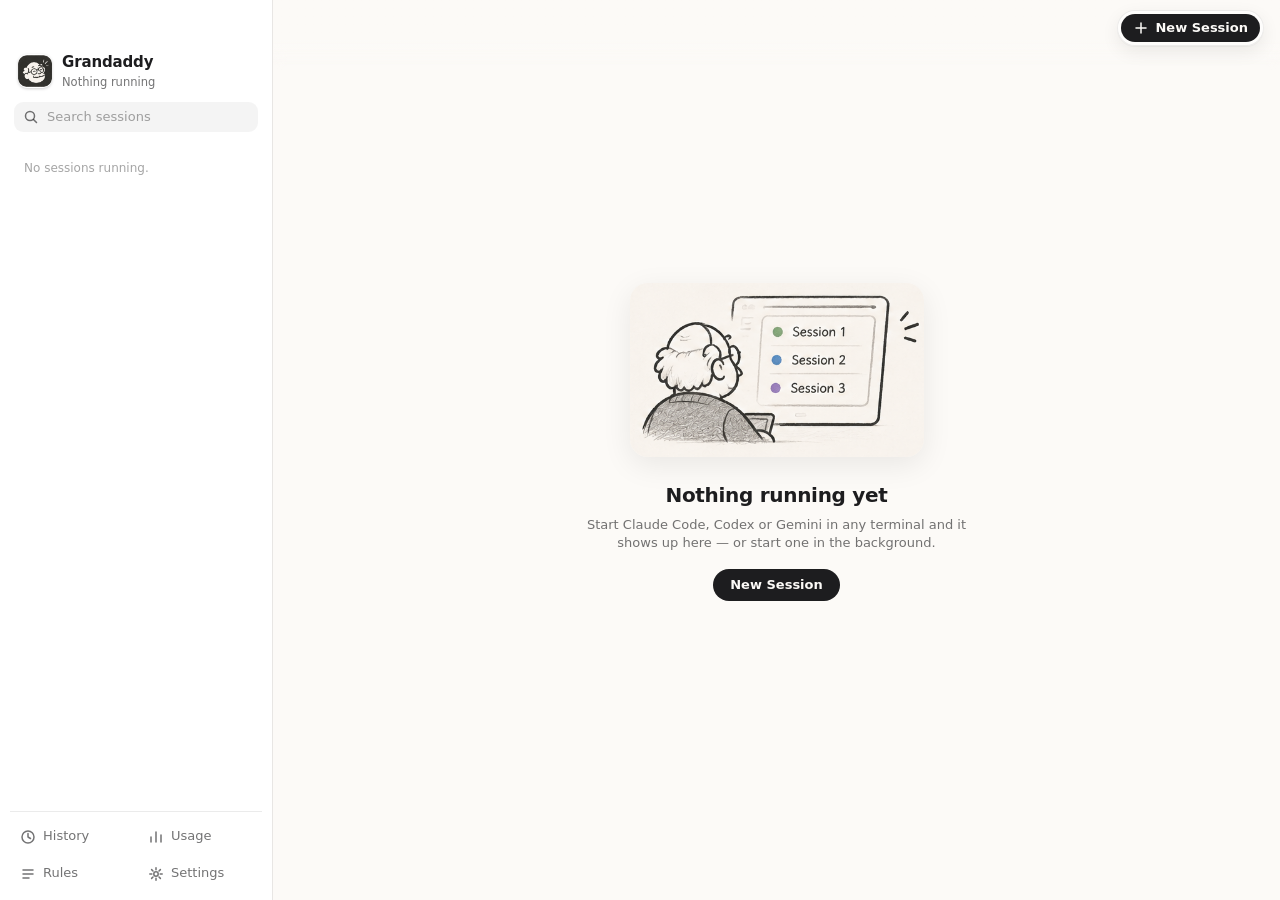
==== app/ui/index.html @ 3a463618 "feat: rewrite grandaddy in Rust and add a macOS app Replace the Python version with a Rust workspace" ====
<!doctype html>
<html lang="en">
<head>
  <meta charset="utf-8">
  <meta name="viewport" content="width=device-width, initial-scale=1">
  <title>Grandaddy</title>
  <link rel="stylesheet" href="styles.css">
</head>
<body>
  <div class="app">
    <!-- Sidebar: sits on the window's native translucent material -->
    <aside class="sidebar">
      <div class="sidebar-top" data-tauri-drag-region></div>
      <div class="brand" data-tauri-drag-region>
        <img src="assets/icon.png" alt="" class="brand-icon">
        <div>
          <div class="brand-name">Grandaddy</div>
          <div class="brand-sub" id="brand-sub">Watching your sessions</div>
        </div>
      </div>

      <label class="search">
        <svg viewBox="0 0 16 16" aria-hidden="true"><circle cx="7" cy="7" r="4.5"/><path d="m10.5 10.5 3 3"/></svg>
        <input id="filter" type="search" placeholder="Search sessions" autocomplete="off" spellcheck="false">
      </label>

      <nav class="session-groups" id="groups" aria-label="Sessions"></nav>

      <nav class="views" aria-label="Views">
        <button class="view-btn" data-view="history"><svg viewBox="0 0 16 16"><circle cx="8" cy="8" r="6"/><path d="M8 4.5V8l2.5 1.5"/></svg>History</button>
        <button class="view-btn" data-view="usage"><svg viewBox="0 0 16 16"><path d="M3 13V8M8 13V3M13 13V6"/></svg>Usage</button>
        <button class="view-btn" data-view="rules"><svg viewBox="0 0 16 16"><path d="M3 4h10M3 8h10M3 12h6"/></svg>Rules</button>
        <button class="view-btn" data-view="settings"><svg viewBox="0 0 16 16"><circle cx="8" cy="8" r="2.2"/><path d="M8 1.8v2M8 12.2v2M1.8 8h2M12.2 8h2M3.6 3.6l1.4 1.4M11 11l1.4 1.4M3.6 12.4 5 11M11 5l1.4-1.4"/></svg>Settings</button>
      </nav>
    </aside>

    <!-- Content -->
    <main class="content">
      <header class="toolbar" data-tauri-drag-region>
        <div class="toolbar-title" id="toolbar-title" data-tauri-drag-region></div>
        <div class="capsule" id="session-actions" hidden>
          <button class="tb-btn" id="btn-open" title="Jump to its terminal"><svg viewBox="0 0 16 16"><rect x="2" y="3" width="12" height="10" rx="2"/><path d="m5 7 2 1.5L5 10M8.5 10.5H11"/></svg><span id="btn-open-label">Open</span></button>
          <button class="tb-btn" id="btn-auto" title="Approve this session's permission prompts automatically"><svg viewBox="0 0 16 16"><path d="M9 2 4 9h4l-1 5 5-7H8z"/></svg><span>Auto-yes</span></button>
          <button class="tb-btn danger" id="btn-stop" title="Stop this background session" hidden><svg viewBox="0 0 16 16"><rect x="4" y="4" width="8" height="8" rx="1.5"/></svg><span>Stop</span></button>
        </div>
        <div class="capsule">
          <button class="tb-btn primary" id="btn-new" title="Start a new session (⌘N)"><svg viewBox="0 0 16 16"><path d="M8 3v10M3 8h10"/></svg><span>New Session</span></button>
        </div>
      </header>

      <section class="pane" id="pane"></section>
    </main>
  </div>

  <!-- New session sheet -->
  <div class="scrim" id="scrim" hidden></div>
  <form class="sheet" id="sheet" hidden autocomplete="off">
    <h2>New session</h2>
    <p class="sheet-sub">Starts Claude Code in the background. It shows up in your sessions, and anything it asks lands here.</p>
    <label class="field"><span>Folder</span><input id="new-cwd" required spellcheck="false"></label>
    <label class="field"><span>What should it do?</span><textarea id="new-prompt" rows="4" required placeholder="Fix the flaky login test and explain what was wrong"></textarea></label>
    <div class="field-row">
      <label class="toggle"><input type="checkbox" id="new-wt"><span class="switch"></span>Work in a new git worktree</label>
      <label class="field inline"><span>Model</span>
        <select id="new-model"><option value="">Default</option><option value="opus">Opus</option><option value="sonnet">Sonnet</option><option value="haiku">Haiku</option></select>
      </label>
    </div>
    <div class="sheet-actions">
      <button type="button" class="btn" id="new-cancel">Cancel</button>
      <button type="submit" class="btn primary" id="new-go">Start</button>
    </div>
  </form>

  <div class="toast" id="toast" role="status" aria-live="polite"></div>
  <script src="app.js"></script>
</body>
</html>
---- app/ui/styles.css ----
/* Grandaddy — macOS 26 style: the sidebar sits on the window's native material, the content is a
   calm solid surface, controls float as glass capsules. System font, system accent colour. */

:root {
  color-scheme: light dark;
  --font: -apple-system, BlinkMacSystemFont, "SF Pro Text", system-ui, sans-serif;
  --mono: ui-monospace, "SF Mono", Menlo, monospace;
  --accent: AccentColor;
  --accent-fallback: #0a84ff;

  --content: #fcfaf7;               /* warm brand cream, not stark white */
  --raised: #ffffff;
  --text: #1d1d1f;
  --text-2: rgba(29, 29, 31, 0.62);
  --text-3: rgba(29, 29, 31, 0.4);
  --sep: rgba(0, 0, 0, 0.08);
  --hover: rgba(0, 0, 0, 0.045);
  --press: rgba(0, 0, 0, 0.08);
  --code-bg: rgba(0, 0, 0, 0.045);

  --glass: rgba(255, 255, 255, 0.62);
  --glass-edge: rgba(0, 0, 0, 0.07);
  --glass-hi: rgba(255, 255, 255, 0.9);
  --glass-shadow: 0 1px 1px rgba(0, 0, 0, 0.04), 0 6px 18px rgba(0, 0, 0, 0.07);

  --green: #28a745; --orange: #e8890c; --blue: #0a7cf0; --red: #e5372b; --purple: #a24ce0; --gray: #8e8e93;
  --needs-bg: rgba(255, 159, 10, 0.1);
  --needs-edge: rgba(232, 137, 12, 0.28);

  --primary-bg: #1d1d1f;            /* brand charcoal */
  --primary-fg: #fcfaf7;

  --r-sm: 8px; --r-md: 12px; --r-lg: 16px; --r-xl: 22px;
}

@media (prefers-color-scheme: dark) {
  :root {
    --content: #1c1c1e;
    --raised: #2a2a2d;
    --text: #f5f5f7;
    --text-2: rgba(245, 245, 247, 0.62);
    --text-3: rgba(245, 245, 247, 0.38);
    --sep: rgba(255, 255, 255, 0.08);
    --hover: rgba(255, 255, 255, 0.06);
    --press: rgba(255, 255, 255, 0.1);
    --code-bg: rgba(255, 255, 255, 0.06);
    --glass: rgba(44, 44, 46, 0.6);
    --glass-edge: rgba(255, 255, 255, 0.1);
    --glass-hi: rgba(255, 255, 255, 0.14);
    --glass-shadow: 0 1px 1px rgba(0, 0, 0, 0.25), 0 8px 22px rgba(0, 0, 0, 0.35);
    --green: #30d158; --orange: #ff9f0a; --blue: #0a84ff; --red: #ff453a; --purple: #bf5af2;
    --needs-bg: rgba(255, 159, 10, 0.12);
    --needs-edge: rgba(255, 159, 10, 0.3);
    --primary-bg: #f3ede4;
    --primary-fg: #1c1c1e;
  }
}

* { box-sizing: border-box; }
html, body {
  margin: 0; height: 100%;
  background: transparent;          /* let the window's native material show through */
  font: 13px/1.45 var(--font);
  color: var(--text);
  -webkit-font-smoothing: antialiased;
  overflow: hidden;
  user-select: none; -webkit-user-select: none;
  cursor: default;
}
button, input, textarea, select { font: inherit; color: inherit; }
svg { width: 16px; height: 16px; fill: none; stroke: currentColor; stroke-width: 1.5; stroke-linecap: round; stroke-linejoin: round; flex: none; }
.selectable, .selectable * { user-select: text; -webkit-user-select: text; cursor: text; }

.app { display: grid; grid-template-columns: 272px 1fr; height: 100vh; }

/* ---------- sidebar ---------- */
.sidebar { display: flex; flex-direction: column; min-height: 0; padding: 0 10px 10px; }
.sidebar-top { height: 52px; flex: none; }
.brand { display: flex; align-items: center; gap: 10px; padding: 0 8px 12px; }
.brand-icon { width: 34px; height: 34px; border-radius: 9px; box-shadow: 0 1px 3px rgba(0,0,0,.18); }
.brand-name { font-size: 15px; font-weight: 650; letter-spacing: -0.01em; }
.brand-sub { font-size: 11.5px; color: var(--text-2); }

.search { display: flex; align-items: center; gap: 6px; margin: 0 4px 10px; padding: 0 9px; height: 30px;
  border-radius: 9px; background: var(--hover); color: var(--text-2); }
.search input { flex: 1; border: 0; outline: 0; background: transparent; min-width: 0; color: var(--text); }
.search input::placeholder { color: var(--text-3); }
.search:focus-within { box-shadow: 0 0 0 3px color-mix(in srgb, var(--accent) 35%, transparent); }

.session-groups { flex: 1; overflow-y: auto; min-height: 0; padding: 0 2px; scrollbar-width: none; }
.session-groups::-webkit-scrollbar { display: none; }
.group-title { display: flex; align-items: center; justify-content: space-between; margin: 12px 10px 4px;
  font-size: 11px; font-weight: 650; color: var(--text-3); letter-spacing: 0.02em; }
.group-title .count { font-variant-numeric: tabular-nums; }
.group-title.hot { color: var(--orange); }

.srow { display: grid; grid-template-columns: 10px 1fr auto; align-items: center; column-gap: 9px; width: 100%;
  padding: 7px 10px; border: 0; border-radius: 9px; background: transparent; text-align: left;
  transition: background 120ms ease-out; }
.srow:hover { background: var(--hover); }
.srow:active { background: var(--press); }
.srow.sel { background: color-mix(in srgb, var(--accent, var(--accent-fallback)) 18%, transparent); }
.srow .name { font-weight: 550; white-space: nowrap; overflow: hidden; text-overflow: ellipsis; }
.srow .meta { grid-column: 2 / 4; font-size: 11.5px; color: var(--text-2); white-space: nowrap; overflow: hidden; text-overflow: ellipsis; }
.srow .when { font-size: 11px; color: var(--text-3); font-variant-numeric: tabular-nums; }
.badge { display: inline-flex; align-items: center; gap: 3px; margin-left: 6px; padding: 0 6px; height: 16px; border-radius: 8px;
  font-size: 10px; font-weight: 650; vertical-align: 1px; background: var(--hover); color: var(--text-2); }
.badge.auto { background: color-mix(in srgb, var(--green) 18%, transparent); color: var(--green); }

.dot { width: 8px; height: 8px; border-radius: 50%; background: var(--gray); }
.dot.working { background: var(--green); box-shadow: 0 0 0 3px color-mix(in srgb, var(--green) 20%, transparent); }
.dot.waiting { background: var(--orange); box-shadow: 0 0 0 3px color-mix(in srgb, var(--orange) 25%, transparent); }
.dot.idle { background: var(--blue); }
.dot.running { background: var(--purple); }
.dot.blocked, .dot.failed { background: var(--red); }

.empty-side { margin: 18px 12px; color: var(--text-3); font-size: 12px; }

.views { display: grid; grid-template-columns: 1fr 1fr; gap: 4px; padding-top: 8px; border-top: 0.5px solid var(--sep); margin-top: 6px; }
.view-btn { display: flex; align-items: center; gap: 7px; padding: 7px 10px; border: 0; border-radius: 9px; background: transparent;
  color: var(--text-2); font-weight: 500; transition: background 120ms ease-out; }
.view-btn:hover { background: var(--hover); color: var(--text); }
.view-btn:active { background: var(--press); }
.view-btn.on { background: color-mix(in srgb, var(--accent, var(--accent-fallback)) 18%, transparent); color: var(--text); }

/* ---------- content ---------- */
.content { position: relative; display: flex; flex-direction: column; min-width: 0; min-height: 0;
  background: var(--content); border-left: 0.5px solid var(--sep); }
.toolbar { position: absolute; inset: 0 0 auto 0; z-index: 5; display: flex; align-items: center; gap: 10px;
  height: 56px; padding: 0 16px 0 22px; }
/* scroll edge effect instead of a hard divider: content softens under the floating toolbar */
.toolbar::before { content: ""; position: absolute; inset: 0 0 -14px 0; z-index: -1; pointer-events: none;
  background: linear-gradient(var(--content) 55%, color-mix(in srgb, var(--content) 0%, transparent));
  -webkit-backdrop-filter: blur(6px); backdrop-filter: blur(6px);
  mask-image: linear-gradient(#000 60%, transparent); -webkit-mask-image: linear-gradient(#000 60%, transparent); }
.toolbar-title { flex: 1; min-width: 0; font-size: 13px; font-weight: 600; color: var(--text-2); white-space: nowrap; overflow: hidden; text-overflow: ellipsis; }

.capsule { display: flex; align-items: center; gap: 2px; padding: 3px; border-radius: 999px;
  background: var(--glass); border: 0.5px solid var(--glass-edge);
  box-shadow: inset 0 0.5px 0 var(--glass-hi), var(--glass-shadow);
  -webkit-backdrop-filter: blur(20px) saturate(180%); backdrop-filter: blur(20px) saturate(180%); }
.capsule[hidden] { display: none; }
.tb-btn { display: inline-flex; align-items: center; gap: 6px; height: 28px; padding: 0 12px; border: 0; border-radius: 999px;
  background: transparent; font-weight: 550; transition: background 120ms ease-out, transform 100ms ease-out; }
.tb-btn:hover { background: var(--hover); }
.tb-btn:active { background: var(--press); transform: scale(0.97); }
.tb-btn.on { color: var(--green); background: color-mix(in srgb, var(--green) 14%, transparent); }
.tb-btn.danger { color: var(--red); }
.tb-btn.primary { background: var(--primary-bg); color: var(--primary-fg); }
.tb-btn.primary:hover { background: color-mix(in srgb, var(--primary-bg) 88%, var(--primary-fg)); }
.tb-btn[hidden] { display: none; }

.pane { flex: 1; overflow-y: auto; padding: 72px 36px 40px; min-height: 0; }
.wrap { max-width: 880px; margin: 0 auto; }

/* ---------- session detail ---------- */
.hero { display: flex; align-items: flex-start; gap: 14px; margin-bottom: 16px; }
.hero h1 { margin: 0; font-size: 26px; line-height: 1.15; font-weight: 700; letter-spacing: -0.022em; word-break: break-word; }
.hero .sub { margin-top: 5px; color: var(--text-2); font-size: 12.5px; }
.status-pill { display: inline-flex; align-items: center; gap: 6px; height: 24px; padding: 0 10px; border-radius: 12px;
  font-size: 12px; font-weight: 600; white-space: nowrap; background: var(--hover); color: var(--text-2); margin-top: 3px; }
.status-pill.working { color: var(--green); background: color-mix(in srgb, var(--green) 13%, transparent); }
.status-pill.waiting { color: var(--orange); background: color-mix(in srgb, var(--orange) 15%, transparent); }
.status-pill.idle { color: var(--blue); background: color-mix(in srgb, var(--blue) 12%, transparent); }
.status-pill.blocked, .status-pill.failed { color: var(--red); background: color-mix(in srgb, var(--red) 12%, transparent); }

.chips { display: flex; flex-wrap: wrap; gap: 6px; margin-bottom: 14px; }
.chip { display: inline-flex; align-items: center; gap: 6px; height: 26px; padding: 0 10px; border-radius: 13px;
  background: var(--raised); border: 0.5px solid var(--sep); color: var(--text-2); font-size: 12px; }
.chip b { color: var(--text); font-weight: 600; font-variant-numeric: tabular-nums; }
.chip svg { width: 13px; height: 13px; }

.notes { display: grid; gap: 6px; margin-bottom: 14px; }
.note { display: flex; gap: 8px; align-items: flex-start; padding: 9px 12px; border-radius: var(--r-md);
  background: color-mix(in srgb, var(--orange) 9%, transparent); color: var(--text); font-size: 12.5px; }
.note svg { color: var(--orange); margin-top: 1px; }
.note.bad { background: color-mix(in srgb, var(--red) 9%, transparent); }
.note.bad svg { color: var(--red); }

/* the thing waiting on you: the most prominent surface on the page */
.needs { position: relative; margin: 4px 0 22px; padding: 16px 18px 18px; border-radius: var(--r-xl);
  background: var(--needs-bg); border: 0.5px solid var(--needs-edge);
  box-shadow: 0 1px 2px rgba(0,0,0,.04), 0 10px 30px color-mix(in srgb, var(--orange) 10%, transparent); }
.needs-head { display: flex; align-items: center; gap: 8px; margin-bottom: 10px; font-size: 11.5px; font-weight: 650;
  color: var(--orange); letter-spacing: 0.03em; text-transform: uppercase; }
.needs-head .tag { margin-left: auto; text-transform: none; letter-spacing: 0; font-weight: 600; color: var(--text-2); }
.needs h3 { margin: 0 0 12px; font-size: 17px; line-height: 1.3; font-weight: 650; letter-spacing: -0.012em; }
.cmd { margin: 0 0 14px; padding: 11px 13px; border-radius: var(--r-md); background: var(--raised); border: 0.5px solid var(--sep);
  font: 12.5px/1.5 var(--mono); white-space: pre-wrap; word-break: break-all; max-height: 180px; overflow: auto; }
.cmd .tool { display: block; margin-bottom: 3px; font: 600 11px var(--font); color: var(--text-2); }
.options { display: grid; gap: 7px; margin-bottom: 12px; }
.opt { display: grid; grid-template-columns: 22px 1fr; align-items: center; gap: 10px; width: 100%; padding: 10px 12px;
  border-radius: var(--r-md); border: 0.5px solid var(--sep); background: var(--raised); text-align: left;
  transition: background 120ms ease-out, transform 100ms ease-out, box-shadow 120ms ease-out; }
.opt:hover { box-shadow: 0 0 0 1px color-mix(in srgb, var(--accent, var(--accent-fallback)) 45%, transparent); }
.opt:active { transform: scale(0.99); }
.opt.picked { box-shadow: 0 0 0 1.5px var(--accent, var(--accent-fallback)); background: color-mix(in srgb, var(--accent, var(--accent-fallback)) 8%, var(--raised)); }
.opt .key { display: grid; place-items: center; width: 22px; height: 22px; border-radius: 6px; background: var(--code-bg);
  font: 600 11px var(--font); color: var(--text-2); }
.opt.picked .key { background: var(--accent, var(--accent-fallback)); color: #fff; }
.opt .label { font-weight: 600; }
.opt .desc { grid-column: 2; margin-top: 1px; font-size: 12px; color: var(--text-2); }
.own { display: flex; gap: 8px; }
.own input { flex: 1; height: 34px; padding: 0 12px; border-radius: 10px; border: 0.5px solid var(--sep); background: var(--raised); outline: 0; }
.own input:focus { box-shadow: 0 0 0 3px color-mix(in srgb, var(--accent, var(--accent-fallback)) 30%, transparent); }
.actions { display: flex; align-items: center; gap: 8px; }
.actions .hint { margin-right: auto; font-size: 11.5px; color: var(--text-2); }
kbd { display: inline-grid; place-items: center; min-width: 18px; height: 18px; padding: 0 4px; border-radius: 5px;
  background: var(--code-bg); font: 600 10.5px var(--font); color: var(--text-2); }

.btn { height: 32px; padding: 0 16px; border-radius: 999px; border: 0.5px solid var(--sep); background: var(--raised);
  font-weight: 600; transition: transform 100ms ease-out, background 120ms ease-out; }
.btn:hover { background: color-mix(in srgb, var(--raised) 92%, var(--text)); }
.btn:active { transform: scale(0.97); }
.btn.primary { background: var(--primary-bg); color: var(--primary-fg); border-color: transparent; }
.btn.danger { color: var(--red); }
.btn:disabled { opacity: 0.45; }

/* activity timeline */
.section-title { display: flex; align-items: center; gap: 8px; margin: 6px 0 10px; font-size: 12px; font-weight: 650;
  color: var(--text-3); letter-spacing: 0.02em; }
.section-title::after { content: ""; flex: 1; height: 0.5px; background: var(--sep); }
.feed { display: grid; gap: 2px; }
.turn { display: grid; grid-template-columns: 46px 1fr; column-gap: 10px; padding-top: 12px; }
.turn:first-child { padding-top: 0; }
.turn .time { font-size: 11px; color: var(--text-3); padding-top: 7px; font-variant-numeric: tabular-nums; text-align: right; }
.turn .body { display: grid; gap: 5px; min-width: 0; }
.prompt { justify-self: start; max-width: 100%; padding: 7px 12px; border-radius: 14px 14px 14px 5px;
  background: color-mix(in srgb, var(--accent, var(--accent-fallback)) 11%, var(--raised)); font-weight: 550; white-space: pre-wrap; word-break: break-word; }
.say { padding: 2px 2px; white-space: pre-wrap; word-break: break-word; color: var(--text); }
.say.clamped { display: -webkit-box; -webkit-line-clamp: 5; -webkit-box-orient: vertical; overflow: hidden; cursor: pointer; }
.tool-row { display: grid; grid-template-columns: 20px auto 1fr; align-items: center; gap: 8px; padding: 3px 2px; min-width: 0; }
.tool-row .ic { display: grid; place-items: center; width: 20px; height: 20px; border-radius: 6px; background: var(--code-bg); color: var(--text-2); }
.tool-row .ic svg { width: 12px; height: 12px; }
.tool-row .tname { font-weight: 600; font-size: 12px; white-space: nowrap; }
.tool-row .tname .x { color: var(--text-3); font-weight: 500; margin-left: 3px; }
.tool-row .targ { font: 12px var(--mono); color: var(--text-2); white-space: nowrap; overflow: hidden; text-overflow: ellipsis; }
.tool-row.err .ic { background: color-mix(in srgb, var(--red) 14%, transparent); color: var(--red); }
.tool-row.err .targ { color: var(--red); font-family: var(--font); }
.mark { display: flex; align-items: center; gap: 8px; margin: 8px 0 2px 56px; font-size: 11px; color: var(--text-3); }
.mark::before, .mark::after { content: ""; flex: 1; height: 0.5px; background: var(--sep); }
.more-above { margin-left: 56px; font-size: 11px; color: var(--text-3); }

/* empty / placeholder states */
.empty { display: grid; place-items: center; text-align: center; min-height: calc(100vh - 160px); }
.empty img { width: 300px; max-width: 70%; border-radius: 18px; margin-bottom: 18px; box-shadow: 0 8px 30px rgba(0,0,0,.08); }
.empty h2 { margin: 0 0 6px; font-size: 20px; letter-spacing: -0.015em; }
.empty p { margin: 0 0 16px; color: var(--text-2); max-width: 420px; }

/* ---------- other views ---------- */
.view-head { margin-bottom: 18px; }
.view-head h1 { margin: 0; font-size: 26px; font-weight: 700; letter-spacing: -0.022em; }
.view-head p { margin: 4px 0 0; color: var(--text-2); }
.card { padding: 16px 18px; border-radius: var(--r-lg); background: var(--raised); border: 0.5px solid var(--sep); margin-bottom: 14px; }
.card h3 { margin: 0 0 4px; font-size: 14px; font-weight: 650; }
.card p { margin: 0 0 12px; color: var(--text-2); }
.list { border-radius: var(--r-lg); background: var(--raised); border: 0.5px solid var(--sep); overflow: hidden; }
.li { display: grid; grid-template-columns: 1fr auto; gap: 4px 12px; align-items: center; padding: 11px 14px; border-top: 0.5px solid var(--sep); }
.li:first-child { border-top: 0; }
.li.click { cursor: pointer; transition: background 120ms ease-out; }
.li.click:hover { background: var(--hover); }
.li.sel { background: color-mix(in srgb, var(--accent, var(--accent-fallback)) 12%, transparent); }
.li .t { font-weight: 600; white-space: nowrap; overflow: hidden; text-overflow: ellipsis; }
.li .s { grid-column: 1; font-size: 12px; color: var(--text-2); white-space: nowrap; overflow: hidden; text-overflow: ellipsis; }
.li .r { grid-row: 1 / 3; grid-column: 2; display: flex; gap: 6px; align-items: center; color: var(--text-3); font-size: 12px; }
.split { display: grid; grid-template-columns: minmax(0, 1fr) minmax(0, 1fr); gap: 16px; align-items: start; }
.searchbar { display: flex; gap: 8px; margin-bottom: 12px; }
.searchbar input, .text-input { flex: 1; height: 34px; padding: 0 12px; border-radius: 10px; border: 0.5px solid var(--sep);
  background: var(--raised); outline: 0; }
.searchbar input:focus, .text-input:focus { box-shadow: 0 0 0 3px color-mix(in srgb, var(--accent, var(--accent-fallback)) 30%, transparent); }
.verb { display: inline-grid; place-items: center; min-width: 34px; height: 20px; padding: 0 7px; border-radius: 10px;
  font-size: 11px; font-weight: 700; }
.verb.yes { background: color-mix(in srgb, var(--green) 16%, transparent); color: var(--green); }
.verb.ask { background: color-mix(in srgb, var(--orange) 16%, transparent); color: var(--orange); }
.verb.no { background: color-mix(in srgb, var(--red) 14%, transparent); color: var(--red); }
.mono { font-family: var(--mono); font-size: 12px; }
.bars { display: grid; gap: 8px; }
.bar-row { display: grid; grid-template-columns: 96px 1fr 70px; align-items: center; gap: 12px; font-variant-numeric: tabular-nums; }
.bar-row .track { height: 10px; border-radius: 5px; background: var(--code-bg); overflow: hidden; }
.bar-row .fill { height: 100%; border-radius: 5px; background: var(--accent, var(--accent-fallback)); }
.bar-row .n { text-align: right; font-weight: 600; }
.bar-row .d { color: var(--text-2); font-size: 12px; }
.kv { display: grid; grid-template-columns: auto 1fr; gap: 6px 14px; font-size: 12.5px; }
.kv dt { color: var(--text-2); } .kv dd { margin: 0; word-break: break-all; }
.log { margin: 0; max-height: 260px; overflow: auto; font: 11.5px/1.6 var(--mono); color: var(--text-2); white-space: pre-wrap; }

/* ---------- sheet + toast ---------- */
.scrim { position: fixed; inset: 0; z-index: 20; background: rgba(0,0,0,.18); }
.sheet { position: fixed; z-index: 21; top: 64px; left: 50%; width: min(560px, calc(100vw - 48px)); transform: translateX(-50%);
  padding: 22px 22px 18px; border-radius: 26px; background: var(--glass); border: 0.5px solid var(--glass-edge);
  box-shadow: inset 0 0.5px 0 var(--glass-hi), 0 24px 70px rgba(0,0,0,.28);
  -webkit-backdrop-filter: blur(40px) saturate(180%); backdrop-filter: blur(40px) saturate(180%);
  animation: materialize 260ms cubic-bezier(.2,.9,.3,1); }
.sheet h2 { margin: 0; font-size: 19px; letter-spacing: -0.015em; }
.sheet-sub { margin: 4px 0 16px; color: var(--text-2); }
.field { display: grid; gap: 5px; margin-bottom: 12px; }
.field > span { font-size: 12px; font-weight: 600; color: var(--text-2); }
.field input, .field textarea, .field select { width: 100%; padding: 8px 11px; border-radius: 10px; border: 0.5px solid var(--sep);
  background: var(--raised); outline: 0; resize: vertical; }
.field input:focus, .field textarea:focus { box-shadow: 0 0 0 3px color-mix(in srgb, var(--accent, var(--accent-fallback)) 30%, transparent); }
.field.inline { display: flex; align-items: center; gap: 8px; margin: 0; } .field.inline select { width: auto; }
.field-row { display: flex; align-items: center; justify-content: space-between; gap: 12px; margin: 4px 0 18px; }
.toggle { display: flex; align-items: center; gap: 9px; font-weight: 500; }
.toggle input { display: none; }
.switch { position: relative; width: 34px; height: 20px; border-radius: 10px; background: var(--press); transition: background 160ms ease-out; }
.switch::after { content: ""; position: absolute; top: 2px; left: 2px; width: 16px; height: 16px; border-radius: 50%; background: #fff;
  box-shadow: 0 1px 2px rgba(0,0,0,.25); transition: transform 200ms cubic-bezier(.3,1.2,.5,1); }
.toggle input:checked + .switch { background: var(--green); }
.toggle input:checked + .switch::after { transform: translateX(14px); }
.sheet-actions { display: flex; justify-content: flex-end; gap: 8px; }

.toast { position: fixed; z-index: 30; left: 50%; bottom: 22px; transform: translate(-50%, 16px); opacity: 0; pointer-events: none;
  max-width: min(620px, calc(100vw - 48px)); padding: 9px 16px; border-radius: 999px; background: var(--glass);
  border: 0.5px solid var(--glass-edge); box-shadow: inset 0 0.5px 0 var(--glass-hi), 0 10px 30px rgba(0,0,0,.18);
  -webkit-backdrop-filter: blur(30px) saturate(180%); backdrop-filter: blur(30px) saturate(180%);
  font-weight: 550; transition: opacity 180ms ease-out, transform 260ms cubic-bezier(.2,.9,.3,1); }
.toast.show { opacity: 1; transform: translate(-50%, 0); }
.toast.err { color: var(--red); }

@keyframes materialize {
  from { opacity: 0; transform: translateX(-50%) translateY(-8px) scale(0.98); filter: blur(4px); }
  to   { opacity: 1; transform: translateX(-50%) translateY(0) scale(1); filter: blur(0); }
}

@media (prefers-reduced-motion: reduce) {
  *, *::before, *::after { transition-duration: 0ms !important; animation: none !important; }
}
@media (prefers-reduced-transparency: reduce) {
  .capsule, .sheet, .toast { background: var(--raised); -webkit-backdrop-filter: none; backdrop-filter: none; }
}
@media (prefers-contrast: more) {
  :root { --sep: rgba(0, 0, 0, 0.3); }
}
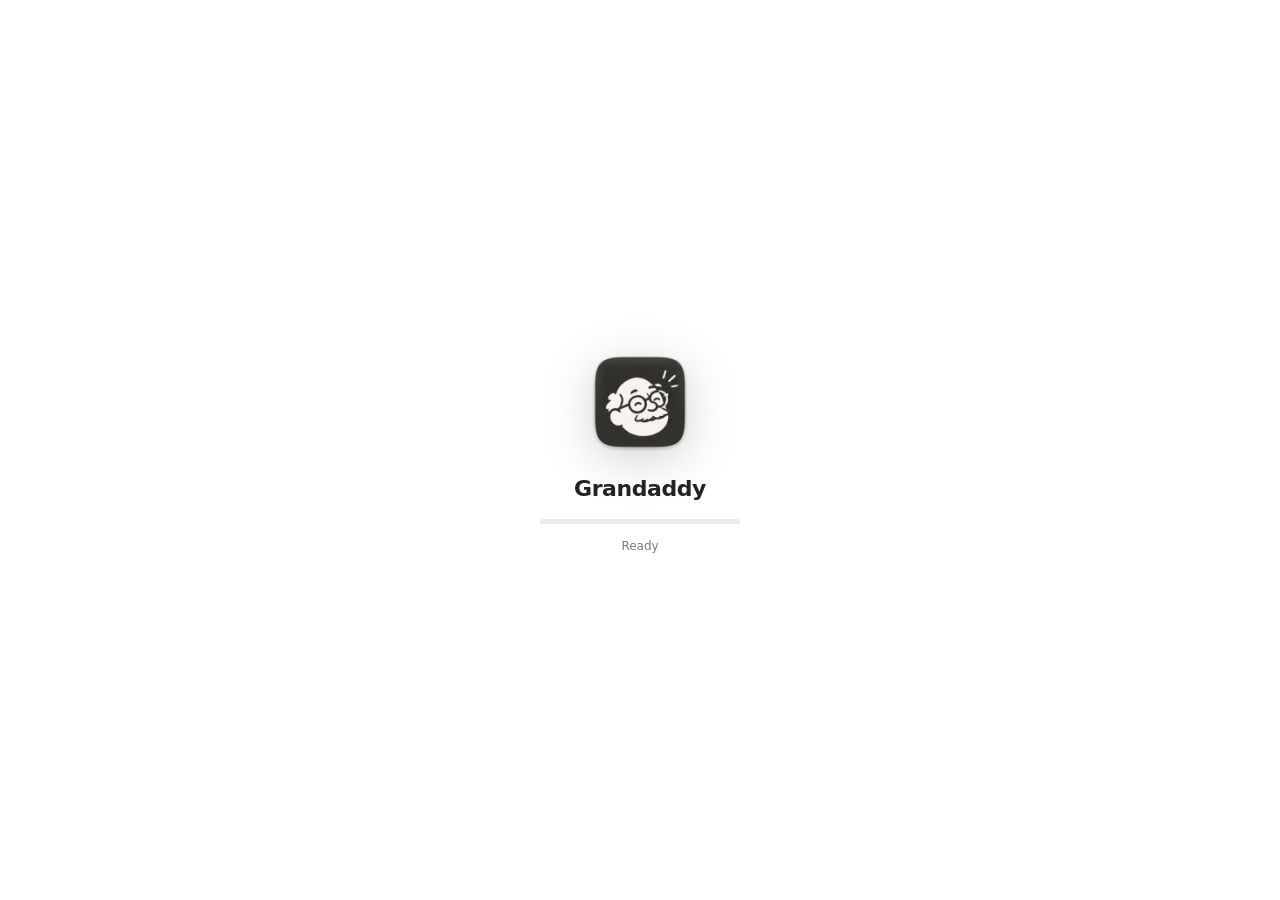
==== commit 346b5a73: "feat: every coding agent, goals, loops, git and a menu bar Mac app Sessions and approvals across age" ====
--- a/app/ui/index.html
+++ b/app/ui/index.html
@@ -7,71 +7,106 @@
   <link rel="stylesheet" href="styles.css">
 </head>
 <body>
+  <!-- Launch screen: shown until the first sessions, settings and agents have loaded -->
+  <div class="splash" id="splash" role="progressbar" aria-label="Loading Grandaddy">
+    <div class="splash-inner">
+      <img src="assets/icon.png" alt="">
+      <h1>Grandaddy</h1>
+      <div class="bar"><i id="splash-bar"></i></div>
+      <div class="step" id="splash-step">Starting…</div>
+    </div>
+  </div>
+  <div class="progress" id="progress"><i></i></div>
+
   <div class="app">
-    <!-- Sidebar: sits on the window's native translucent material -->
-    <aside class="sidebar">
+    <aside class="sidebar glass">
       <div class="sidebar-top" data-tauri-drag-region></div>
-      <div class="brand" data-tauri-drag-region>
-        <img src="assets/icon.png" alt="" class="brand-icon">
-        <div>
-          <div class="brand-name">Grandaddy</div>
-          <div class="brand-sub" id="brand-sub">Watching your sessions</div>
-        </div>
-      </div>
-
       <label class="search">
         <svg viewBox="0 0 16 16" aria-hidden="true"><circle cx="7" cy="7" r="4.5"/><path d="m10.5 10.5 3 3"/></svg>
-        <input id="filter" type="search" placeholder="Search sessions" autocomplete="off" spellcheck="false">
+        <input id="filter" type="search" placeholder="Search" autocomplete="off" spellcheck="false">
       </label>
-
-      <nav class="session-groups" id="groups" aria-label="Sessions"></nav>
-
-      <nav class="views" aria-label="Views">
-        <button class="view-btn" data-view="history"><svg viewBox="0 0 16 16"><circle cx="8" cy="8" r="6"/><path d="M8 4.5V8l2.5 1.5"/></svg>History</button>
-        <button class="view-btn" data-view="usage"><svg viewBox="0 0 16 16"><path d="M3 13V8M8 13V3M13 13V6"/></svg>Usage</button>
-        <button class="view-btn" data-view="rules"><svg viewBox="0 0 16 16"><path d="M3 4h10M3 8h10M3 12h6"/></svg>Rules</button>
-        <button class="view-btn" data-view="settings"><svg viewBox="0 0 16 16"><circle cx="8" cy="8" r="2.2"/><path d="M8 1.8v2M8 12.2v2M1.8 8h2M12.2 8h2M3.6 3.6l1.4 1.4M11 11l1.4 1.4M3.6 12.4 5 11M11 5l1.4-1.4"/></svg>Settings</button>
+      <nav class="source-list" id="groups" aria-label="Sessions"></nav>
+      <nav class="source-list library" aria-label="Library">
+        <div class="section-title">Library</div>
+        <button class="row-btn" data-view="goals"><svg viewBox="0 0 16 16"><circle cx="8" cy="8" r="6"/><circle cx="8" cy="8" r="3"/><circle cx="8" cy="8" r=".7" fill="currentColor"/></svg>Goals</button>
+        <button class="row-btn" data-view="loops"><svg viewBox="0 0 16 16"><path d="M3 7a5 5 0 0 1 9-2.6M13 9a5 5 0 0 1-9 2.6"/><path d="M12.2 1.8v2.8H9.4M3.8 14.2v-2.8h2.8"/></svg>Loops</button>
+        <button class="row-btn" data-view="history"><svg viewBox="0 0 16 16"><circle cx="8" cy="8" r="6"/><path d="M8 4.5V8l2.5 1.5"/></svg>History</button>
+        <button class="row-btn" data-view="usage"><svg viewBox="0 0 16 16"><path d="M3 13V8M8 13V3M13 13V6"/></svg>Usage</button>
+        <div class="section-title">Grandaddy</div>
+        <button class="row-btn" data-view="agents"><svg viewBox="0 0 16 16"><rect x="2" y="3" width="12" height="9" rx="2"/><path d="M5.5 14h5M8 12v2"/></svg>Agents</button>
+        <button class="row-btn" data-view="rules"><svg viewBox="0 0 16 16"><path d="M8 1.8 3 3.8v4c0 3 2.2 5.2 5 6.4 2.8-1.2 5-3.4 5-6.4v-4z"/></svg>Rules</button>
+        <button class="row-btn" data-view="settings"><svg viewBox="0 0 16 16"><circle cx="8" cy="8" r="2.2"/><path d="M8 1.8v2M8 12.2v2M1.8 8h2M12.2 8h2M3.6 3.6l1.4 1.4M11 11l1.4 1.4M3.6 12.4 5 11M11 5l1.4-1.4"/></svg>Settings</button>
       </nav>
     </aside>
 
-    <!-- Content -->
     <main class="content">
       <header class="toolbar" data-tauri-drag-region>
-        <div class="toolbar-title" id="toolbar-title" data-tauri-drag-region></div>
-        <div class="capsule" id="session-actions" hidden>
-          <button class="tb-btn" id="btn-open" title="Jump to its terminal"><svg viewBox="0 0 16 16"><rect x="2" y="3" width="12" height="10" rx="2"/><path d="m5 7 2 1.5L5 10M8.5 10.5H11"/></svg><span id="btn-open-label">Open</span></button>
-          <button class="tb-btn" id="btn-auto" title="Approve this session's permission prompts automatically"><svg viewBox="0 0 16 16"><path d="M9 2 4 9h4l-1 5 5-7H8z"/></svg><span>Auto-yes</span></button>
-          <button class="tb-btn danger" id="btn-stop" title="Stop this background session" hidden><svg viewBox="0 0 16 16"><rect x="4" y="4" width="8" height="8" rx="1.5"/></svg><span>Stop</span></button>
+        <div class="toolbar-title" data-tauri-drag-region>
+          <div class="title" id="title" data-tauri-drag-region></div>
+          <div class="subtitle" id="subtitle" data-tauri-drag-region></div>
         </div>
-        <div class="capsule">
-          <button class="tb-btn primary" id="btn-new" title="Start a new session (⌘N)"><svg viewBox="0 0 16 16"><path d="M8 3v10M3 8h10"/></svg><span>New Session</span></button>
+        <div class="segmented glass" id="tabs" hidden role="tablist">
+          <span class="lens"></span>
+          <button data-tab="activity" role="tab">Activity</button>
+          <button data-tab="git" role="tab">Git</button>
+        </div>
+        <div class="capsule glass" id="session-tools" hidden>
+          <button class="tool" id="btn-open" data-tip="Show its window"><svg viewBox="0 0 16 16"><path d="M9 2.5h4.5V7M13.5 2.5 7.5 8.5M11.5 9.5v3a1 1 0 0 1-1 1h-7a1 1 0 0 1-1-1v-7a1 1 0 0 1 1-1h3"/></svg></button>
+          <button class="tool" id="btn-auto" data-tip="Auto-yes"><svg viewBox="0 0 16 16"><path d="M9 2 4 9h4l-1 5 5-7H8z"/></svg></button>
+          <button class="tool" id="btn-stop" data-tip="Stop" hidden><svg viewBox="0 0 16 16"><rect x="4" y="4" width="8" height="8" rx="1.8"/></svg></button>
+        </div>
+        <div class="capsule glass">
+          <button class="tool" id="btn-new" data-tip="New Session ⌘N"><svg viewBox="0 0 16 16"><path d="M8 3v10M3 8h10"/></svg></button>
         </div>
       </header>
 
       <section class="pane" id="pane"></section>
+
+      <!-- The message field floats over the conversation; redraws never touch what you type -->
+      <form class="composer" id="composer" hidden autocomplete="off">
+        <div class="composer-field glass">
+          <textarea id="composer-text" rows="1" placeholder="Message" spellcheck="true"></textarea>
+          <button class="send" id="composer-send" type="submit" title="Send (Return)" disabled>
+            <svg viewBox="0 0 16 16"><path d="M8 13V3.5M4 7l4-4 4 4"/></svg>
+          </button>
+        </div>
+        <div class="composer-hint" id="composer-hint"></div>
+      </form>
     </main>
   </div>
 
-  <!-- New session sheet -->
   <div class="scrim" id="scrim" hidden></div>
-  <form class="sheet" id="sheet" hidden autocomplete="off">
-    <h2>New session</h2>
-    <p class="sheet-sub">Starts Claude Code in the background. It shows up in your sessions, and anything it asks lands here.</p>
-    <label class="field"><span>Folder</span><input id="new-cwd" required spellcheck="false"></label>
-    <label class="field"><span>What should it do?</span><textarea id="new-prompt" rows="4" required placeholder="Fix the flaky login test and explain what was wrong"></textarea></label>
-    <div class="field-row">
-      <label class="toggle"><input type="checkbox" id="new-wt"><span class="switch"></span>Work in a new git worktree</label>
-      <label class="field inline"><span>Model</span>
-        <select id="new-model"><option value="">Default</option><option value="opus">Opus</option><option value="sonnet">Sonnet</option><option value="haiku">Haiku</option></select>
-      </label>
+  <form class="sheet glass" id="sheet" hidden autocomplete="off">
+    <h2>New Session</h2>
+    <p class="sheet-lead">Claude Code starts in the background. It appears in your sessions, and anything it asks shows up here and on your phone.</p>
+    <div class="form-grid">
+      <label for="new-cwd">Folder</label>
+      <input id="new-cwd" required spellcheck="false">
+      <label for="new-prompt">Task</label>
+      <textarea id="new-prompt" rows="4" required placeholder="Fix the flaky login test and explain what was wrong"></textarea>
+      <label for="new-model">Model</label>
+      <select id="new-model"><option value="">Default</option><option value="opus">Opus</option><option value="sonnet">Sonnet</option><option value="haiku">Haiku</option></select>
+      <span></span>
+      <label class="check"><input type="checkbox" id="new-wt"> Work in a new git worktree</label>
     </div>
     <div class="sheet-actions">
       <button type="button" class="btn" id="new-cancel">Cancel</button>
-      <button type="submit" class="btn primary" id="new-go">Start</button>
+      <button type="submit" class="btn default" id="new-go">Start Session</button>
     </div>
   </form>
 
-  <div class="toast" id="toast" role="status" aria-live="polite"></div>
+  <div class="alert glass" id="alert" hidden role="alertdialog" aria-modal="true">
+    <img src="assets/icon.png" alt="" class="alert-icon">
+    <h3 id="alert-title"></h3>
+    <p id="alert-body"></p>
+    <div class="alert-actions">
+      <button class="btn" id="alert-cancel">Cancel</button>
+      <button class="btn default" id="alert-ok"></button>
+    </div>
+  </div>
+
+  <div class="toast glass" id="toast" role="status" aria-live="polite"></div>
+  <script src="markdown.js"></script>
   <script src="app.js"></script>
 </body>
 </html>
--- a/app/ui/styles.css
+++ b/app/ui/styles.css
@@ -1,333 +1,459 @@
-/* Grandaddy — macOS 26 style: the sidebar sits on the window's native material, the content is a
-   calm solid surface, controls float as glass capsules. System font, system accent colour. */
+/* Grandaddy — macOS 26 style. Content is a calm solid surface; the navigation layer (sidebar,
+   toolbar capsules, the message field, sheets, toasts) is Liquid Glass floating above it.
+   Controls are pills, type is SF at macOS sizes, colour is the system accent. */
 
 :root {
   color-scheme: light dark;
   --font: -apple-system, BlinkMacSystemFont, "SF Pro Text", system-ui, sans-serif;
   --mono: ui-monospace, "SF Mono", Menlo, monospace;
   --accent: AccentColor;
-  --accent-fallback: #0a84ff;
-
-  --content: #fcfaf7;               /* warm brand cream, not stark white */
-  --raised: #ffffff;
-  --text: #1d1d1f;
-  --text-2: rgba(29, 29, 31, 0.62);
-  --text-3: rgba(29, 29, 31, 0.4);
+  --on-accent: #fff;
+
+  --bg: #ffffff;
+  --bg-2: #f6f6f8;
+  --cell: #ffffff;
+  --label: rgba(0, 0, 0, 0.86);
+  --label-2: rgba(0, 0, 0, 0.52);
+  --label-3: rgba(0, 0, 0, 0.28);
   --sep: rgba(0, 0, 0, 0.08);
-  --hover: rgba(0, 0, 0, 0.045);
-  --press: rgba(0, 0, 0, 0.08);
-  --code-bg: rgba(0, 0, 0, 0.045);
-
+  --fill: rgba(0, 0, 0, 0.045);
+  --fill-2: rgba(0, 0, 0, 0.08);
+  --code: rgba(0, 0, 0, 0.04);
+
+  /* Liquid Glass */
   --glass: rgba(255, 255, 255, 0.62);
-  --glass-edge: rgba(0, 0, 0, 0.07);
-  --glass-hi: rgba(255, 255, 255, 0.9);
-  --glass-shadow: 0 1px 1px rgba(0, 0, 0, 0.04), 0 6px 18px rgba(0, 0, 0, 0.07);
-
-  --green: #28a745; --orange: #e8890c; --blue: #0a7cf0; --red: #e5372b; --purple: #a24ce0; --gray: #8e8e93;
-  --needs-bg: rgba(255, 159, 10, 0.1);
-  --needs-edge: rgba(232, 137, 12, 0.28);
-
-  --primary-bg: #1d1d1f;            /* brand charcoal */
-  --primary-fg: #fcfaf7;
-
-  --r-sm: 8px; --r-md: 12px; --r-lg: 16px; --r-xl: 22px;
+  --glass-strong: rgba(255, 255, 255, 0.78);
+  --glass-edge: rgba(255, 255, 255, 0.9);
+  --glass-rim: rgba(0, 0, 0, 0.07);
+  --glass-shadow: 0 10px 30px rgba(0, 0, 0, 0.08), 0 1px 3px rgba(0, 0, 0, 0.06);
+  --glass-blur: blur(28px) saturate(190%);
+  --sheen: linear-gradient(180deg, rgba(255, 255, 255, 0.55), rgba(255, 255, 255, 0) 45%);
+
+  --green: #28cd41; --orange: #ff9500; --amber: #c27c0e; --red: #ff3b30; --blue: #007aff; --gray: #8e8e93;
+  --green-t: #1f8f33; --orange-t: #c66900; --red-t: #d70015;
+
+  --r-pill: 999px; --r-card: 18px; --r-cell: 12px; --r-panel: 22px;
+  --spring: cubic-bezier(0.32, 0.72, 0, 1);
 }
 
 @media (prefers-color-scheme: dark) {
   :root {
-    --content: #1c1c1e;
-    --raised: #2a2a2d;
-    --text: #f5f5f7;
-    --text-2: rgba(245, 245, 247, 0.62);
-    --text-3: rgba(245, 245, 247, 0.38);
-    --sep: rgba(255, 255, 255, 0.08);
-    --hover: rgba(255, 255, 255, 0.06);
-    --press: rgba(255, 255, 255, 0.1);
-    --code-bg: rgba(255, 255, 255, 0.06);
-    --glass: rgba(44, 44, 46, 0.6);
-    --glass-edge: rgba(255, 255, 255, 0.1);
-    --glass-hi: rgba(255, 255, 255, 0.14);
-    --glass-shadow: 0 1px 1px rgba(0, 0, 0, 0.25), 0 8px 22px rgba(0, 0, 0, 0.35);
-    --green: #30d158; --orange: #ff9f0a; --blue: #0a84ff; --red: #ff453a; --purple: #bf5af2;
-    --needs-bg: rgba(255, 159, 10, 0.12);
-    --needs-edge: rgba(255, 159, 10, 0.3);
-    --primary-bg: #f3ede4;
-    --primary-fg: #1c1c1e;
+    --bg: #1c1c1e;
+    --bg-2: #232325;
+    --cell: #2c2c2e;
+    --label: rgba(255, 255, 255, 0.88);
+    --label-2: rgba(255, 255, 255, 0.55);
+    --label-3: rgba(255, 255, 255, 0.26);
+    --sep: rgba(255, 255, 255, 0.09);
+    --fill: rgba(255, 255, 255, 0.06);
+    --fill-2: rgba(255, 255, 255, 0.11);
+    --code: rgba(255, 255, 255, 0.05);
+    --glass: rgba(44, 44, 48, 0.58);
+    --glass-strong: rgba(52, 52, 56, 0.78);
+    --glass-edge: rgba(255, 255, 255, 0.16);
+    --glass-rim: rgba(0, 0, 0, 0.5);
+    --glass-shadow: 0 12px 34px rgba(0, 0, 0, 0.42), 0 1px 3px rgba(0, 0, 0, 0.3);
+    --sheen: linear-gradient(180deg, rgba(255, 255, 255, 0.08), rgba(255, 255, 255, 0) 45%);
+    --green: #32d74b; --orange: #ff9f0a; --amber: #ffcc00; --red: #ff453a; --blue: #0a84ff; --gray: #98989d;
+    --green-t: #32d74b; --orange-t: #ff9f0a; --red-t: #ff6961;
   }
 }
 
 * { box-sizing: border-box; }
+[hidden] { display: none !important; }
 html, body {
   margin: 0; height: 100%;
-  background: transparent;          /* let the window's native material show through */
-  font: 13px/1.45 var(--font);
-  color: var(--text);
+  background: var(--bg);
+  font: 13px/1.4 var(--font);
+  letter-spacing: -0.003em;
+  color: var(--label);
   -webkit-font-smoothing: antialiased;
   overflow: hidden;
   user-select: none; -webkit-user-select: none;
   cursor: default;
 }
-button, input, textarea, select { font: inherit; color: inherit; }
+button, input, textarea, select { font: inherit; color: inherit; letter-spacing: inherit; }
 svg { width: 16px; height: 16px; fill: none; stroke: currentColor; stroke-width: 1.5; stroke-linecap: round; stroke-linejoin: round; flex: none; }
 .selectable, .selectable * { user-select: text; -webkit-user-select: text; cursor: text; }
-
-.app { display: grid; grid-template-columns: 272px 1fr; height: 100vh; }
-
-/* ---------- sidebar ---------- */
-.sidebar { display: flex; flex-direction: column; min-height: 0; padding: 0 10px 10px; }
-.sidebar-top { height: 52px; flex: none; }
-.brand { display: flex; align-items: center; gap: 10px; padding: 0 8px 12px; }
-.brand-icon { width: 34px; height: 34px; border-radius: 9px; box-shadow: 0 1px 3px rgba(0,0,0,.18); }
-.brand-name { font-size: 15px; font-weight: 650; letter-spacing: -0.01em; }
-.brand-sub { font-size: 11.5px; color: var(--text-2); }
-
-.search { display: flex; align-items: center; gap: 6px; margin: 0 4px 10px; padding: 0 9px; height: 30px;
-  border-radius: 9px; background: var(--hover); color: var(--text-2); }
-.search input { flex: 1; border: 0; outline: 0; background: transparent; min-width: 0; color: var(--text); }
-.search input::placeholder { color: var(--text-3); }
-.search:focus-within { box-shadow: 0 0 0 3px color-mix(in srgb, var(--accent) 35%, transparent); }
-
-.session-groups { flex: 1; overflow-y: auto; min-height: 0; padding: 0 2px; scrollbar-width: none; }
-.session-groups::-webkit-scrollbar { display: none; }
-.group-title { display: flex; align-items: center; justify-content: space-between; margin: 12px 10px 4px;
-  font-size: 11px; font-weight: 650; color: var(--text-3); letter-spacing: 0.02em; }
-.group-title .count { font-variant-numeric: tabular-nums; }
-.group-title.hot { color: var(--orange); }
-
-.srow { display: grid; grid-template-columns: 10px 1fr auto; align-items: center; column-gap: 9px; width: 100%;
-  padding: 7px 10px; border: 0; border-radius: 9px; background: transparent; text-align: left;
-  transition: background 120ms ease-out; }
-.srow:hover { background: var(--hover); }
-.srow:active { background: var(--press); }
-.srow.sel { background: color-mix(in srgb, var(--accent, var(--accent-fallback)) 18%, transparent); }
-.srow .name { font-weight: 550; white-space: nowrap; overflow: hidden; text-overflow: ellipsis; }
-.srow .meta { grid-column: 2 / 4; font-size: 11.5px; color: var(--text-2); white-space: nowrap; overflow: hidden; text-overflow: ellipsis; }
-.srow .when { font-size: 11px; color: var(--text-3); font-variant-numeric: tabular-nums; }
-.badge { display: inline-flex; align-items: center; gap: 3px; margin-left: 6px; padding: 0 6px; height: 16px; border-radius: 8px;
-  font-size: 10px; font-weight: 650; vertical-align: 1px; background: var(--hover); color: var(--text-2); }
-.badge.auto { background: color-mix(in srgb, var(--green) 18%, transparent); color: var(--green); }
-
-.dot { width: 8px; height: 8px; border-radius: 50%; background: var(--gray); }
-.dot.working { background: var(--green); box-shadow: 0 0 0 3px color-mix(in srgb, var(--green) 20%, transparent); }
-.dot.waiting { background: var(--orange); box-shadow: 0 0 0 3px color-mix(in srgb, var(--orange) 25%, transparent); }
-.dot.idle { background: var(--blue); }
-.dot.running { background: var(--purple); }
-.dot.blocked, .dot.failed { background: var(--red); }
-
-.empty-side { margin: 18px 12px; color: var(--text-3); font-size: 12px; }
-
-.views { display: grid; grid-template-columns: 1fr 1fr; gap: 4px; padding-top: 8px; border-top: 0.5px solid var(--sep); margin-top: 6px; }
-.view-btn { display: flex; align-items: center; gap: 7px; padding: 7px 10px; border: 0; border-radius: 9px; background: transparent;
-  color: var(--text-2); font-weight: 500; transition: background 120ms ease-out; }
-.view-btn:hover { background: var(--hover); color: var(--text); }
-.view-btn:active { background: var(--press); }
-.view-btn.on { background: color-mix(in srgb, var(--accent, var(--accent-fallback)) 18%, transparent); color: var(--text); }
-
-/* ---------- content ---------- */
-.content { position: relative; display: flex; flex-direction: column; min-width: 0; min-height: 0;
-  background: var(--content); border-left: 0.5px solid var(--sep); }
-.toolbar { position: absolute; inset: 0 0 auto 0; z-index: 5; display: flex; align-items: center; gap: 10px;
-  height: 56px; padding: 0 16px 0 22px; }
-/* scroll edge effect instead of a hard divider: content softens under the floating toolbar */
-.toolbar::before { content: ""; position: absolute; inset: 0 0 -14px 0; z-index: -1; pointer-events: none;
-  background: linear-gradient(var(--content) 55%, color-mix(in srgb, var(--content) 0%, transparent));
-  -webkit-backdrop-filter: blur(6px); backdrop-filter: blur(6px);
-  mask-image: linear-gradient(#000 60%, transparent); -webkit-mask-image: linear-gradient(#000 60%, transparent); }
-.toolbar-title { flex: 1; min-width: 0; font-size: 13px; font-weight: 600; color: var(--text-2); white-space: nowrap; overflow: hidden; text-overflow: ellipsis; }
-
-.capsule { display: flex; align-items: center; gap: 2px; padding: 3px; border-radius: 999px;
-  background: var(--glass); border: 0.5px solid var(--glass-edge);
-  box-shadow: inset 0 0.5px 0 var(--glass-hi), var(--glass-shadow);
-  -webkit-backdrop-filter: blur(20px) saturate(180%); backdrop-filter: blur(20px) saturate(180%); }
-.capsule[hidden] { display: none; }
-.tb-btn { display: inline-flex; align-items: center; gap: 6px; height: 28px; padding: 0 12px; border: 0; border-radius: 999px;
-  background: transparent; font-weight: 550; transition: background 120ms ease-out, transform 100ms ease-out; }
-.tb-btn:hover { background: var(--hover); }
-.tb-btn:active { background: var(--press); transform: scale(0.97); }
-.tb-btn.on { color: var(--green); background: color-mix(in srgb, var(--green) 14%, transparent); }
-.tb-btn.danger { color: var(--red); }
-.tb-btn.primary { background: var(--primary-bg); color: var(--primary-fg); }
-.tb-btn.primary:hover { background: color-mix(in srgb, var(--primary-bg) 88%, var(--primary-fg)); }
-.tb-btn[hidden] { display: none; }
-
-.pane { flex: 1; overflow-y: auto; padding: 72px 36px 40px; min-height: 0; }
-.wrap { max-width: 880px; margin: 0 auto; }
-
-/* ---------- session detail ---------- */
-.hero { display: flex; align-items: flex-start; gap: 14px; margin-bottom: 16px; }
-.hero h1 { margin: 0; font-size: 26px; line-height: 1.15; font-weight: 700; letter-spacing: -0.022em; word-break: break-word; }
-.hero .sub { margin-top: 5px; color: var(--text-2); font-size: 12.5px; }
-.status-pill { display: inline-flex; align-items: center; gap: 6px; height: 24px; padding: 0 10px; border-radius: 12px;
-  font-size: 12px; font-weight: 600; white-space: nowrap; background: var(--hover); color: var(--text-2); margin-top: 3px; }
-.status-pill.working { color: var(--green); background: color-mix(in srgb, var(--green) 13%, transparent); }
-.status-pill.waiting { color: var(--orange); background: color-mix(in srgb, var(--orange) 15%, transparent); }
-.status-pill.idle { color: var(--blue); background: color-mix(in srgb, var(--blue) 12%, transparent); }
-.status-pill.blocked, .status-pill.failed { color: var(--red); background: color-mix(in srgb, var(--red) 12%, transparent); }
-
-.chips { display: flex; flex-wrap: wrap; gap: 6px; margin-bottom: 14px; }
-.chip { display: inline-flex; align-items: center; gap: 6px; height: 26px; padding: 0 10px; border-radius: 13px;
-  background: var(--raised); border: 0.5px solid var(--sep); color: var(--text-2); font-size: 12px; }
-.chip b { color: var(--text); font-weight: 600; font-variant-numeric: tabular-nums; }
-.chip svg { width: 13px; height: 13px; }
-
-.notes { display: grid; gap: 6px; margin-bottom: 14px; }
-.note { display: flex; gap: 8px; align-items: flex-start; padding: 9px 12px; border-radius: var(--r-md);
-  background: color-mix(in srgb, var(--orange) 9%, transparent); color: var(--text); font-size: 12.5px; }
-.note svg { color: var(--orange); margin-top: 1px; }
-.note.bad { background: color-mix(in srgb, var(--red) 9%, transparent); }
-.note.bad svg { color: var(--red); }
-
-/* the thing waiting on you: the most prominent surface on the page */
-.needs { position: relative; margin: 4px 0 22px; padding: 16px 18px 18px; border-radius: var(--r-xl);
-  background: var(--needs-bg); border: 0.5px solid var(--needs-edge);
-  box-shadow: 0 1px 2px rgba(0,0,0,.04), 0 10px 30px color-mix(in srgb, var(--orange) 10%, transparent); }
-.needs-head { display: flex; align-items: center; gap: 8px; margin-bottom: 10px; font-size: 11.5px; font-weight: 650;
-  color: var(--orange); letter-spacing: 0.03em; text-transform: uppercase; }
-.needs-head .tag { margin-left: auto; text-transform: none; letter-spacing: 0; font-weight: 600; color: var(--text-2); }
-.needs h3 { margin: 0 0 12px; font-size: 17px; line-height: 1.3; font-weight: 650; letter-spacing: -0.012em; }
-.cmd { margin: 0 0 14px; padding: 11px 13px; border-radius: var(--r-md); background: var(--raised); border: 0.5px solid var(--sep);
-  font: 12.5px/1.5 var(--mono); white-space: pre-wrap; word-break: break-all; max-height: 180px; overflow: auto; }
-.cmd .tool { display: block; margin-bottom: 3px; font: 600 11px var(--font); color: var(--text-2); }
-.options { display: grid; gap: 7px; margin-bottom: 12px; }
-.opt { display: grid; grid-template-columns: 22px 1fr; align-items: center; gap: 10px; width: 100%; padding: 10px 12px;
-  border-radius: var(--r-md); border: 0.5px solid var(--sep); background: var(--raised); text-align: left;
-  transition: background 120ms ease-out, transform 100ms ease-out, box-shadow 120ms ease-out; }
-.opt:hover { box-shadow: 0 0 0 1px color-mix(in srgb, var(--accent, var(--accent-fallback)) 45%, transparent); }
-.opt:active { transform: scale(0.99); }
-.opt.picked { box-shadow: 0 0 0 1.5px var(--accent, var(--accent-fallback)); background: color-mix(in srgb, var(--accent, var(--accent-fallback)) 8%, var(--raised)); }
-.opt .key { display: grid; place-items: center; width: 22px; height: 22px; border-radius: 6px; background: var(--code-bg);
-  font: 600 11px var(--font); color: var(--text-2); }
-.opt.picked .key { background: var(--accent, var(--accent-fallback)); color: #fff; }
-.opt .label { font-weight: 600; }
-.opt .desc { grid-column: 2; margin-top: 1px; font-size: 12px; color: var(--text-2); }
-.own { display: flex; gap: 8px; }
-.own input { flex: 1; height: 34px; padding: 0 12px; border-radius: 10px; border: 0.5px solid var(--sep); background: var(--raised); outline: 0; }
-.own input:focus { box-shadow: 0 0 0 3px color-mix(in srgb, var(--accent, var(--accent-fallback)) 30%, transparent); }
-.actions { display: flex; align-items: center; gap: 8px; }
-.actions .hint { margin-right: auto; font-size: 11.5px; color: var(--text-2); }
-kbd { display: inline-grid; place-items: center; min-width: 18px; height: 18px; padding: 0 4px; border-radius: 5px;
-  background: var(--code-bg); font: 600 10.5px var(--font); color: var(--text-2); }
-
-.btn { height: 32px; padding: 0 16px; border-radius: 999px; border: 0.5px solid var(--sep); background: var(--raised);
-  font-weight: 600; transition: transform 100ms ease-out, background 120ms ease-out; }
-.btn:hover { background: color-mix(in srgb, var(--raised) 92%, var(--text)); }
-.btn:active { transform: scale(0.97); }
-.btn.primary { background: var(--primary-bg); color: var(--primary-fg); border-color: transparent; }
-.btn.danger { color: var(--red); }
-.btn:disabled { opacity: 0.45; }
-
-/* activity timeline */
-.section-title { display: flex; align-items: center; gap: 8px; margin: 6px 0 10px; font-size: 12px; font-weight: 650;
-  color: var(--text-3); letter-spacing: 0.02em; }
-.section-title::after { content: ""; flex: 1; height: 0.5px; background: var(--sep); }
-.feed { display: grid; gap: 2px; }
-.turn { display: grid; grid-template-columns: 46px 1fr; column-gap: 10px; padding-top: 12px; }
-.turn:first-child { padding-top: 0; }
-.turn .time { font-size: 11px; color: var(--text-3); padding-top: 7px; font-variant-numeric: tabular-nums; text-align: right; }
-.turn .body { display: grid; gap: 5px; min-width: 0; }
-.prompt { justify-self: start; max-width: 100%; padding: 7px 12px; border-radius: 14px 14px 14px 5px;
-  background: color-mix(in srgb, var(--accent, var(--accent-fallback)) 11%, var(--raised)); font-weight: 550; white-space: pre-wrap; word-break: break-word; }
-.say { padding: 2px 2px; white-space: pre-wrap; word-break: break-word; color: var(--text); }
-.say.clamped { display: -webkit-box; -webkit-line-clamp: 5; -webkit-box-orient: vertical; overflow: hidden; cursor: pointer; }
-.tool-row { display: grid; grid-template-columns: 20px auto 1fr; align-items: center; gap: 8px; padding: 3px 2px; min-width: 0; }
-.tool-row .ic { display: grid; place-items: center; width: 20px; height: 20px; border-radius: 6px; background: var(--code-bg); color: var(--text-2); }
-.tool-row .ic svg { width: 12px; height: 12px; }
-.tool-row .tname { font-weight: 600; font-size: 12px; white-space: nowrap; }
-.tool-row .tname .x { color: var(--text-3); font-weight: 500; margin-left: 3px; }
-.tool-row .targ { font: 12px var(--mono); color: var(--text-2); white-space: nowrap; overflow: hidden; text-overflow: ellipsis; }
-.tool-row.err .ic { background: color-mix(in srgb, var(--red) 14%, transparent); color: var(--red); }
-.tool-row.err .targ { color: var(--red); font-family: var(--font); }
-.mark { display: flex; align-items: center; gap: 8px; margin: 8px 0 2px 56px; font-size: 11px; color: var(--text-3); }
-.mark::before, .mark::after { content: ""; flex: 1; height: 0.5px; background: var(--sep); }
-.more-above { margin-left: 56px; font-size: 11px; color: var(--text-3); }
-
-/* empty / placeholder states */
-.empty { display: grid; place-items: center; text-align: center; min-height: calc(100vh - 160px); }
-.empty img { width: 300px; max-width: 70%; border-radius: 18px; margin-bottom: 18px; box-shadow: 0 8px 30px rgba(0,0,0,.08); }
-.empty h2 { margin: 0 0 6px; font-size: 20px; letter-spacing: -0.015em; }
-.empty p { margin: 0 0 16px; color: var(--text-2); max-width: 420px; }
-
-/* ---------- other views ---------- */
-.view-head { margin-bottom: 18px; }
-.view-head h1 { margin: 0; font-size: 26px; font-weight: 700; letter-spacing: -0.022em; }
-.view-head p { margin: 4px 0 0; color: var(--text-2); }
-.card { padding: 16px 18px; border-radius: var(--r-lg); background: var(--raised); border: 0.5px solid var(--sep); margin-bottom: 14px; }
-.card h3 { margin: 0 0 4px; font-size: 14px; font-weight: 650; }
-.card p { margin: 0 0 12px; color: var(--text-2); }
-.list { border-radius: var(--r-lg); background: var(--raised); border: 0.5px solid var(--sep); overflow: hidden; }
-.li { display: grid; grid-template-columns: 1fr auto; gap: 4px 12px; align-items: center; padding: 11px 14px; border-top: 0.5px solid var(--sep); }
-.li:first-child { border-top: 0; }
-.li.click { cursor: pointer; transition: background 120ms ease-out; }
-.li.click:hover { background: var(--hover); }
-.li.sel { background: color-mix(in srgb, var(--accent, var(--accent-fallback)) 12%, transparent); }
-.li .t { font-weight: 600; white-space: nowrap; overflow: hidden; text-overflow: ellipsis; }
-.li .s { grid-column: 1; font-size: 12px; color: var(--text-2); white-space: nowrap; overflow: hidden; text-overflow: ellipsis; }
-.li .r { grid-row: 1 / 3; grid-column: 2; display: flex; gap: 6px; align-items: center; color: var(--text-3); font-size: 12px; }
-.split { display: grid; grid-template-columns: minmax(0, 1fr) minmax(0, 1fr); gap: 16px; align-items: start; }
-.searchbar { display: flex; gap: 8px; margin-bottom: 12px; }
-.searchbar input, .text-input { flex: 1; height: 34px; padding: 0 12px; border-radius: 10px; border: 0.5px solid var(--sep);
-  background: var(--raised); outline: 0; }
-.searchbar input:focus, .text-input:focus { box-shadow: 0 0 0 3px color-mix(in srgb, var(--accent, var(--accent-fallback)) 30%, transparent); }
-.verb { display: inline-grid; place-items: center; min-width: 34px; height: 20px; padding: 0 7px; border-radius: 10px;
-  font-size: 11px; font-weight: 700; }
-.verb.yes { background: color-mix(in srgb, var(--green) 16%, transparent); color: var(--green); }
-.verb.ask { background: color-mix(in srgb, var(--orange) 16%, transparent); color: var(--orange); }
-.verb.no { background: color-mix(in srgb, var(--red) 14%, transparent); color: var(--red); }
-.mono { font-family: var(--mono); font-size: 12px; }
-.bars { display: grid; gap: 8px; }
-.bar-row { display: grid; grid-template-columns: 96px 1fr 70px; align-items: center; gap: 12px; font-variant-numeric: tabular-nums; }
-.bar-row .track { height: 10px; border-radius: 5px; background: var(--code-bg); overflow: hidden; }
-.bar-row .fill { height: 100%; border-radius: 5px; background: var(--accent, var(--accent-fallback)); }
-.bar-row .n { text-align: right; font-weight: 600; }
-.bar-row .d { color: var(--text-2); font-size: 12px; }
-.kv { display: grid; grid-template-columns: auto 1fr; gap: 6px 14px; font-size: 12.5px; }
-.kv dt { color: var(--text-2); } .kv dd { margin: 0; word-break: break-all; }
-.log { margin: 0; max-height: 260px; overflow: auto; font: 11.5px/1.6 var(--mono); color: var(--text-2); white-space: pre-wrap; }
-
-/* ---------- sheet + toast ---------- */
-.scrim { position: fixed; inset: 0; z-index: 20; background: rgba(0,0,0,.18); }
-.sheet { position: fixed; z-index: 21; top: 64px; left: 50%; width: min(560px, calc(100vw - 48px)); transform: translateX(-50%);
-  padding: 22px 22px 18px; border-radius: 26px; background: var(--glass); border: 0.5px solid var(--glass-edge);
-  box-shadow: inset 0 0.5px 0 var(--glass-hi), 0 24px 70px rgba(0,0,0,.28);
-  -webkit-backdrop-filter: blur(40px) saturate(180%); backdrop-filter: blur(40px) saturate(180%);
-  animation: materialize 260ms cubic-bezier(.2,.9,.3,1); }
-.sheet h2 { margin: 0; font-size: 19px; letter-spacing: -0.015em; }
-.sheet-sub { margin: 4px 0 16px; color: var(--text-2); }
-.field { display: grid; gap: 5px; margin-bottom: 12px; }
-.field > span { font-size: 12px; font-weight: 600; color: var(--text-2); }
-.field input, .field textarea, .field select { width: 100%; padding: 8px 11px; border-radius: 10px; border: 0.5px solid var(--sep);
-  background: var(--raised); outline: 0; resize: vertical; }
-.field input:focus, .field textarea:focus { box-shadow: 0 0 0 3px color-mix(in srgb, var(--accent, var(--accent-fallback)) 30%, transparent); }
-.field.inline { display: flex; align-items: center; gap: 8px; margin: 0; } .field.inline select { width: auto; }
-.field-row { display: flex; align-items: center; justify-content: space-between; gap: 12px; margin: 4px 0 18px; }
-.toggle { display: flex; align-items: center; gap: 9px; font-weight: 500; }
-.toggle input { display: none; }
-.switch { position: relative; width: 34px; height: 20px; border-radius: 10px; background: var(--press); transition: background 160ms ease-out; }
-.switch::after { content: ""; position: absolute; top: 2px; left: 2px; width: 16px; height: 16px; border-radius: 50%; background: #fff;
-  box-shadow: 0 1px 2px rgba(0,0,0,.25); transition: transform 200ms cubic-bezier(.3,1.2,.5,1); }
-.toggle input:checked + .switch { background: var(--green); }
-.toggle input:checked + .switch::after { transform: translateX(14px); }
-.sheet-actions { display: flex; justify-content: flex-end; gap: 8px; }
-
-.toast { position: fixed; z-index: 30; left: 50%; bottom: 22px; transform: translate(-50%, 16px); opacity: 0; pointer-events: none;
-  max-width: min(620px, calc(100vw - 48px)); padding: 9px 16px; border-radius: 999px; background: var(--glass);
-  border: 0.5px solid var(--glass-edge); box-shadow: inset 0 0.5px 0 var(--glass-hi), 0 10px 30px rgba(0,0,0,.18);
-  -webkit-backdrop-filter: blur(30px) saturate(180%); backdrop-filter: blur(30px) saturate(180%);
-  font-weight: 550; transition: opacity 180ms ease-out, transform 260ms cubic-bezier(.2,.9,.3,1); }
-.toast.show { opacity: 1; transform: translate(-50%, 0); }
-.toast.err { color: var(--red); }
-
-@keyframes materialize {
-  from { opacity: 0; transform: translateX(-50%) translateY(-8px) scale(0.98); filter: blur(4px); }
-  to   { opacity: 1; transform: translateX(-50%) translateY(0) scale(1); filter: blur(0); }
-}
-
+code, .mono { font-family: var(--mono); font-size: 11.5px; letter-spacing: 0; }
+:focus-visible { outline: 3px solid color-mix(in srgb, var(--accent) 45%, transparent); outline-offset: 2px; }
+
+/* the material recipe, used by every floating surface */
+.glass {
+  background: var(--sheen), var(--glass);
+  -webkit-backdrop-filter: var(--glass-blur); backdrop-filter: var(--glass-blur);
+  box-shadow: inset 0 0.5px 0 var(--glass-edge), inset 0 0 0 0.5px var(--glass-rim), var(--glass-shadow);
+}
+
+/* ---------- launch screen ---------- */
+.splash { position: fixed; inset: 0; z-index: 100; display: grid; place-items: center; background: var(--bg);
+  transition: opacity 420ms var(--spring), transform 420ms var(--spring); }
+.splash.done { opacity: 0; pointer-events: none; transform: scale(1.02); }
+.splash-inner { display: grid; justify-items: center; gap: 14px; }
+.splash img { width: 112px; height: 112px; filter: drop-shadow(0 10px 24px rgba(0, 0, 0, 0.18)); }
+.splash h1 { margin: 2px 0 0; font-size: 22px; font-weight: 700; letter-spacing: -0.02em; }
+.splash .step { color: var(--label-2); font-size: 12px; height: 16px; }
+.bar { width: 200px; height: 5px; border-radius: var(--r-pill); background: var(--fill-2); overflow: hidden; }
+.bar i { display: block; height: 100%; width: 0; border-radius: inherit; background: var(--accent); transition: width 360ms var(--spring); }
+@media (prefers-reduced-motion: no-preference) {
+  .splash img { animation: float 2.6s ease-in-out infinite; }
+}
+@keyframes float { 50% { transform: translateY(-4px); } }
+
+/* ---------- top progress bar (anything in flight) ---------- */
+.progress { position: fixed; top: 0; left: 0; right: 0; height: 2.5px; z-index: 60; overflow: hidden; opacity: 0; transition: opacity 200ms; pointer-events: none; }
+.progress.on { opacity: 1; }
+.progress i { position: absolute; top: 0; bottom: 0; width: 35%; border-radius: var(--r-pill); background: var(--accent); animation: slide 1.1s var(--spring) infinite; }
+@keyframes slide { from { left: -35%; } to { left: 100%; } }
+
+/* ---------- layout ---------- */
+.app { position: relative; height: 100vh; }
+.content { position: absolute; inset: 0 0 0 272px; display: flex; flex-direction: column; min-width: 0; }
+
+/* floating glass sidebar */
+.sidebar { position: absolute; z-index: 10; top: 8px; left: 8px; bottom: 8px; width: 256px; border-radius: var(--r-panel);
+  display: flex; flex-direction: column; padding: 0 8px 8px; }
+.sidebar-top { height: 46px; flex: none; }
+.search { display: flex; align-items: center; gap: 6px; margin: 0 2px 6px; padding: 0 10px; height: 30px; flex: none;
+  border-radius: var(--r-pill); background: var(--fill); color: var(--label-2); }
+.search svg { width: 13px; height: 13px; }
+.search input, .search input:focus { flex: 1; border: 0; outline: 0; background: transparent; min-width: 0; color: var(--label); padding: 0; border-radius: 0; box-shadow: none; height: 100%; }
+.search input::placeholder { color: var(--label-3); }
+.search:focus-within { box-shadow: 0 0 0 3px color-mix(in srgb, var(--accent) 38%, transparent); }
+
+.source-list { overflow-y: auto; min-height: 0; scrollbar-width: none; }
+.source-list::-webkit-scrollbar { display: none; }
+#groups { flex: 1; }
+.library { flex: none; padding-top: 4px; }
+.section-title { display: flex; justify-content: space-between; align-items: baseline; margin: 14px 10px 4px; font-size: 11px; font-weight: 600; color: var(--label-2); }
+.section-title .count { font-weight: 500; color: var(--label-3); font-variant-numeric: tabular-nums; }
+
+.srow, .row-btn { display: flex; align-items: center; width: 100%; border: 0; border-radius: var(--r-cell); background: transparent; text-align: left;
+  transition: background-color 160ms ease-out, transform 160ms var(--spring); }
+.row-btn { gap: 9px; height: 30px; padding: 0 10px; color: var(--label); }
+.row-btn svg { color: var(--accent); width: 15px; height: 15px; }
+.srow { display: grid; grid-template-columns: 16px 1fr auto; column-gap: 8px; padding: 6px 10px; }
+.srow .name { font-weight: 500; white-space: nowrap; overflow: hidden; text-overflow: ellipsis; }
+.srow .when { font-size: 11px; color: var(--label-3); font-variant-numeric: tabular-nums; }
+.srow .meta { grid-column: 2 / 4; font-size: 11px; color: var(--label-2); white-space: nowrap; overflow: hidden; text-overflow: ellipsis; }
+.srow:hover, .row-btn:hover { background: var(--fill); }
+.srow:active, .row-btn:active { transform: scale(0.985); }
+.srow.sel, .row-btn.sel { background: color-mix(in srgb, var(--accent) 16%, transparent); }
+.row-btn.sel { font-weight: 600; }
+body.inactive .srow.sel, body.inactive .row-btn.sel { background: var(--fill-2); }
+.empty-side { margin: 18px 10px; color: var(--label-3); }
+
+/* ---------- status glyphs (no glowing dots) ---------- */
+.st { width: 16px; height: 16px; display: grid; place-items: center; }
+.st svg { width: 14px; height: 14px; }
+.st.working svg { width: 13px; height: 13px; color: var(--label-2); }
+@media (prefers-reduced-motion: no-preference) {
+  .st.working svg { animation: spin 0.9s steps(8) infinite; }
+}
+@keyframes spin { to { transform: rotate(360deg); } }
+.st.needs svg { color: var(--orange); }
+.st.limit svg { color: var(--amber); }
+.st.bad svg { color: var(--red); }
+.st.quiet svg { color: var(--label-3); }
+
+/* ---------- toolbar: title + floating glass capsules ---------- */
+.toolbar { position: relative; z-index: 5; flex: none; display: flex; align-items: center; gap: 10px; height: 60px; padding: 8px 14px 0 18px; }
+.toolbar-title { flex: 1; min-width: 0; }
+.toolbar .title { font-size: 15px; font-weight: 700; letter-spacing: -0.015em; white-space: nowrap; overflow: hidden; text-overflow: ellipsis; }
+.toolbar .subtitle { font-size: 11px; color: var(--label-2); white-space: nowrap; overflow: hidden; text-overflow: ellipsis; }
+.capsule { display: flex; align-items: center; gap: 2px; padding: 4px; border-radius: var(--r-pill); }
+.tool { position: relative; display: grid; place-items: center; width: 32px; height: 28px; border: 0; border-radius: var(--r-pill); background: transparent; color: var(--label); }
+.tool:hover { background: var(--fill); }
+.tool:active { background: var(--fill-2); transform: scale(0.94); }
+.tool.on { color: var(--accent); }
+.tool svg { width: 16px; height: 16px; }
+.tool[data-tip]:hover::after { content: attr(data-tip); position: absolute; top: 36px; right: 0; white-space: nowrap; padding: 4px 9px; border-radius: 8px;
+  font-size: 11px; background: var(--glass-strong); box-shadow: var(--glass-shadow); color: var(--label); pointer-events: none; z-index: 30; }
+
+/* segmented control with a sliding glass lens */
+.segmented { position: relative; display: inline-grid; grid-auto-flow: column; grid-auto-columns: 1fr; padding: 3px; border-radius: var(--r-pill); flex: none; }
+.segmented button { position: relative; z-index: 1; min-width: 78px; height: 26px; padding: 0 14px; border: 0; border-radius: var(--r-pill); background: transparent;
+  font-size: 12px; font-weight: 500; color: var(--label-2); transition: color 200ms; }
+.segmented button.on { color: var(--label); font-weight: 600; }
+.segmented .lens { position: absolute; z-index: 0; top: 3px; bottom: 3px; left: 3px; border-radius: var(--r-pill); background: var(--bg);
+  box-shadow: 0 1px 3px rgba(0, 0, 0, 0.12), inset 0 0.5px 0 var(--glass-edge); transition: transform 380ms var(--spring), width 380ms var(--spring); }
+@media (prefers-color-scheme: dark) { .segmented .lens { background: rgba(255, 255, 255, 0.16); } }
+
+/* ---------- pane ---------- */
+.pane { flex: 1; min-height: 0; overflow-y: auto; padding-bottom: 110px;
+  -webkit-mask-image: linear-gradient(transparent 0, #000 14px); mask-image: linear-gradient(transparent 0, #000 14px); }
+.page { max-width: 780px; margin: 0 auto; padding: 6px 28px 40px; }
+@media (prefers-reduced-motion: no-preference) {
+  .page.enter { animation: enter 420ms var(--spring); }
+}
+@keyframes enter { from { opacity: 0; transform: translateY(6px); } }
+h1.page-title { font-size: 28px; line-height: 1.1; font-weight: 700; letter-spacing: -0.025em; margin: 8px 0 6px; }
+.lead { font-size: 13.5px; line-height: 1.5; color: var(--label-2); margin: 0 0 24px; max-width: 60ch; }
+h2.group-title { font-size: 13px; font-weight: 600; margin: 28px 4px 8px; display: flex; justify-content: space-between; }
+h2.group-title .aside { font-weight: 400; color: var(--label-2); }
+.muted { color: var(--label-2); }
+.faint { color: var(--label-3); }
+
+/* ---------- pills ---------- */
+.btn { position: relative; display: inline-flex; align-items: center; justify-content: center; gap: 6px; height: 28px; padding: 0 14px;
+  border: 0; border-radius: var(--r-pill); background: var(--fill-2); color: var(--label); font-size: 13px; font-weight: 500; white-space: nowrap;
+  transition: transform 160ms var(--spring), filter 160ms, background-color 160ms; }
+.btn:hover { filter: brightness(0.97); }
+.btn:active { transform: scale(0.96); }
+.btn.default { background: var(--accent); color: var(--on-accent); box-shadow: 0 1px 2px rgba(0, 0, 0, 0.12), inset 0 0.5px 0 rgba(255, 255, 255, 0.35); }
+.btn.glass { background: var(--sheen), var(--glass); box-shadow: inset 0 0.5px 0 var(--glass-edge), inset 0 0 0 0.5px var(--glass-rim), 0 1px 3px rgba(0, 0, 0, 0.06); }
+.btn.destructive { color: var(--red-t); }
+.btn.destructive.default { background: var(--red); color: #fff; }
+.btn.large { height: 34px; padding: 0 18px; font-size: 13.5px; }
+.btn.small { height: 24px; padding: 0 11px; font-size: 12px; }
+.btn:disabled { opacity: 0.42; transform: none; }
+.btn svg { width: 14px; height: 14px; }
+.btn.busy { color: transparent !important; pointer-events: none; }
+.btn.busy::after { content: ""; position: absolute; width: 14px; height: 14px; border-radius: 50%;
+  border: 2px solid currentColor; border-color: var(--label-2) transparent var(--label-2) var(--label-2); animation: spin 0.7s linear infinite; }
+.btn.default.busy::after { border-color: #fff transparent #fff #fff; }
+.link { border: 0; background: none; padding: 0; color: var(--accent); cursor: pointer; }
+.link:hover { text-decoration: underline; }
+.tag { display: inline-flex; align-items: center; gap: 4px; height: 20px; padding: 0 9px; border-radius: var(--r-pill); font-size: 11px; font-weight: 600; background: var(--fill); color: var(--label-2); }
+.tag.amber { background: color-mix(in srgb, var(--amber) 18%, transparent); color: var(--amber); }
+.tag.orange { background: color-mix(in srgb, var(--orange) 18%, transparent); color: var(--orange-t); }
+.tag.green { background: color-mix(in srgb, var(--green) 16%, transparent); color: var(--green-t); }
+.tag.red { background: color-mix(in srgb, var(--red) 14%, transparent); color: var(--red-t); }
+.tag svg { width: 11px; height: 11px; }
+
+input[type=text], input[type=search], input:not([type]), textarea, select {
+  border: 0; border-radius: 10px; background: var(--fill); padding: 6px 11px; outline: 0; min-width: 0; transition: box-shadow 160ms, background-color 160ms; }
+input[type=search] { border-radius: var(--r-pill); }
+textarea { resize: none; padding: 9px 12px; line-height: 1.45; border-radius: 12px; }
+select { height: 28px; padding: 0 10px; border-radius: var(--r-pill); }
+input:focus, textarea:focus, select:focus { background: var(--bg); box-shadow: 0 0 0 3px color-mix(in srgb, var(--accent) 40%, transparent); }
+input::placeholder, textarea::placeholder { color: var(--label-3); }
+
+.switch { position: relative; display: inline-block; width: 38px; height: 22px; flex: none; }
+.switch input { position: absolute; opacity: 0; inset: 0; margin: 0; z-index: 1; cursor: pointer; }
+.switch i { position: absolute; inset: 0; border-radius: var(--r-pill); background: var(--fill-2); transition: background-color 220ms ease-out; }
+.switch i::after { content: ""; position: absolute; top: 2px; left: 2px; width: 18px; height: 18px; border-radius: 50%; background: #fff;
+  box-shadow: 0 1px 3px rgba(0, 0, 0, 0.25), 0 0 0 0.5px rgba(0, 0, 0, 0.04); transition: transform 320ms var(--spring), width 200ms; }
+.switch input:active + i::after { width: 22px; }
+.switch input:checked + i { background: var(--green); }
+.switch input:checked + i::after { transform: translateX(16px); }
+.switch input:checked:active + i::after { transform: translateX(12px); }
+.switch input:disabled + i { opacity: 0.4; }
+.check { display: inline-flex; align-items: center; gap: 7px; }
+.check input { margin: 0; accent-color: var(--accent); width: 14px; height: 14px; }
+
+/* choice pills (lid mode) */
+.choices { display: grid; grid-template-columns: repeat(3, 1fr); gap: 8px; padding: 12px 14px 14px; }
+.choice { display: grid; align-content: start; gap: 3px; padding: 11px 12px; border: 0; border-radius: 14px; background: var(--fill); text-align: left; transition: background-color 160ms, box-shadow 200ms, transform 160ms var(--spring); }
+.choice:active { transform: scale(0.98); }
+.choice b { font-weight: 600; }
+.choice span { font-size: 11.5px; color: var(--label-2); line-height: 1.35; }
+.choice.on { background: color-mix(in srgb, var(--accent) 13%, var(--cell)); box-shadow: inset 0 0 0 1.5px var(--accent); }
+
+.chips { display: flex; flex-wrap: wrap; gap: 6px; padding: 0 14px 12px; }
+.chip { display: inline-flex; align-items: center; gap: 4px; height: 24px; padding: 0 5px 0 10px; border-radius: var(--r-pill); background: var(--fill); font-size: 12px; }
+.chip button { display: grid; place-items: center; width: 18px; height: 18px; border: 0; border-radius: 50%; background: transparent; color: var(--label-2); padding: 0; }
+.chip button:hover { background: var(--fill-2); color: var(--label); }
+.chip button svg { width: 10px; height: 10px; }
+
+/* ---------- inset grouped lists ---------- */
+.group { background: var(--cell); border-radius: var(--r-card); box-shadow: 0 0 0 0.5px var(--sep), 0 1px 2px rgba(0, 0, 0, 0.03); overflow: hidden; }
+@media (prefers-color-scheme: light) { .group { background: var(--bg-2); box-shadow: none; } }
+.cell { display: flex; align-items: center; gap: 12px; min-height: 46px; padding: 10px 16px; position: relative; }
+.cell + .cell::before { content: ""; position: absolute; top: 0; left: 16px; right: 0; border-top: 0.5px solid var(--sep); }
+.cell .grow { flex: 1; min-width: 0; }
+.cell .t { font-weight: 500; }
+.cell .s { font-size: 11.5px; color: var(--label-2); margin-top: 2px; line-height: 1.4; }
+.cell.clickable { transition: background-color 140ms; }
+.cell.clickable:hover { background: var(--fill); }
+.cell.sel { background: color-mix(in srgb, var(--accent) 11%, transparent); }
+.cell .trail { color: var(--label-2); font-size: 12px; white-space: nowrap; font-variant-numeric: tabular-nums; }
+.cell .chev { color: var(--label-3); width: 12px; height: 12px; }
+.footnote { font-size: 11.5px; color: var(--label-2); margin: 8px 16px 0; line-height: 1.5; }
+.form-cell { display: grid; grid-template-columns: 96px 1fr; align-items: center; gap: 10px 14px; padding: 16px; }
+.form-cell > label { text-align: right; color: var(--label-2); }
+.actions { display: flex; justify-content: flex-end; gap: 8px; padding: 0 16px 16px; }
+
+/* ---------- skeletons ---------- */
+.skel { border-radius: 8px; background: linear-gradient(90deg, var(--fill) 0%, var(--fill-2) 40%, var(--fill) 80%); background-size: 300% 100%; }
+@media (prefers-reduced-motion: no-preference) {
+  .skel { animation: shimmer 1.4s ease-in-out infinite; }
+}
+@keyframes shimmer { from { background-position: 100% 0; } to { background-position: -100% 0; } }
+.skel-line { height: 12px; margin: 10px 0; }
+.skel-block { height: 64px; border-radius: var(--r-card); margin: 14px 0; }
+
+/* ---------- session ---------- */
+.facts { display: flex; flex-wrap: wrap; gap: 6px; padding: 2px 0 16px; }
+.fact { display: inline-flex; align-items: center; gap: 5px; height: 24px; padding: 0 10px; border-radius: var(--r-pill); background: var(--fill); color: var(--label-2); font-size: 12px; }
+.fact svg { width: 12px; height: 12px; }
+.notice { display: flex; gap: 10px; align-items: flex-start; padding: 11px 14px; border-radius: 14px; background: var(--fill); margin: 0 0 10px; font-size: 12.5px; line-height: 1.45; }
+.notice svg { width: 15px; height: 15px; margin-top: 1px; color: var(--orange); }
+.notice .grow { flex: 1; }
+
+.limit-card { display: flex; align-items: center; gap: 14px; padding: 14px 16px; border-radius: var(--r-card); margin: 0 0 16px;
+  background: color-mix(in srgb, var(--amber) 10%, var(--cell)); box-shadow: inset 0 0 0 0.5px color-mix(in srgb, var(--amber) 35%, transparent); }
+.limit-card .hg { width: 34px; height: 34px; border-radius: 50%; display: grid; place-items: center; background: color-mix(in srgb, var(--amber) 20%, transparent); color: var(--amber); flex: none; }
+.limit-card .hg svg { width: 17px; height: 17px; }
+.limit-card .grow { flex: 1; min-width: 0; }
+.limit-card .t { font-weight: 600; }
+.limit-card .s { font-size: 12px; color: var(--label-2); margin-top: 2px; }
+.limit-card .when { font-size: 20px; font-weight: 600; font-variant-numeric: tabular-nums; letter-spacing: -0.01em; text-align: right; }
+.limit-card .when small { display: block; font-size: 11px; font-weight: 400; color: var(--label-2); }
+
+.request { border-radius: var(--r-card); background: var(--cell); box-shadow: 0 0 0 0.5px var(--sep), 0 6px 20px rgba(0, 0, 0, 0.07); margin: 2px 0 22px; overflow: hidden; }
+@media (prefers-reduced-motion: no-preference) {
+  .request { animation: enter 420ms var(--spring); }
+}
+.request-head { display: flex; align-items: center; gap: 9px; padding: 14px 16px 4px; font-weight: 600; }
+.request-head .ago { margin-left: auto; font-weight: 400; color: var(--label-2); font-size: 12px; }
+.request-head .st svg { width: 16px; height: 16px; }
+.request pre { margin: 8px 16px 0; padding: 11px 13px; border-radius: 12px; background: var(--code); font: 12px/1.5 var(--mono); white-space: pre-wrap; word-break: break-word; max-height: 240px; overflow: auto; }
+.request .why { margin: 8px 16px 0; color: var(--label-2); font-size: 12.5px; }
+.request .buttons { display: flex; justify-content: flex-end; gap: 8px; padding: 14px 16px 16px; }
+.q { padding: 10px 16px 0; }
+.q .qtext { font-weight: 500; margin-bottom: 8px; }
+.opt { display: flex; gap: 10px; align-items: flex-start; width: 100%; padding: 8px 11px; margin-bottom: 4px; border: 0; border-radius: 12px; background: var(--fill); text-align: left; transition: background-color 140ms, box-shadow 200ms; }
+.opt:hover { background: var(--fill-2); }
+.opt .radio { width: 16px; height: 16px; border-radius: 50%; margin-top: 1px; flex: none; box-shadow: inset 0 0 0 1.5px var(--label-3); transition: box-shadow 200ms var(--spring), background-color 200ms; }
+.opt.multi .radio { border-radius: 5px; }
+.opt.on { background: color-mix(in srgb, var(--accent) 12%, transparent); box-shadow: inset 0 0 0 1px color-mix(in srgb, var(--accent) 50%, transparent); }
+.opt.on .radio { background: var(--accent); box-shadow: inset 0 0 0 4px var(--accent), inset 0 0 0 9px #fff; }
+.opt.multi.on .radio { box-shadow: none; background: var(--accent) url("data:image/svg+xml,%3Csvg xmlns='http://www.w3.org/2000/svg' viewBox='0 0 16 16'%3E%3Cpath d='m4 8 3 3 5-6' fill='none' stroke='white' stroke-width='2' stroke-linecap='round' stroke-linejoin='round'/%3E%3C/svg%3E") center/12px no-repeat; }
+.opt .od { display: block; font-size: 11.5px; color: var(--label-2); margin-top: 1px; }
+.q .own { width: 100%; margin: 2px 0 0; }
+
+/* transcript */
+.turn { padding: 16px 0 6px; }
+.you { margin-left: auto; width: fit-content; max-width: 86%; padding: 9px 14px; border-radius: 18px 18px 6px 18px; background: var(--accent); color: #fff;
+  line-height: 1.45; white-space: pre-wrap; word-break: break-word; }
+.you-meta { text-align: right; font-size: 11px; color: var(--label-3); margin: 4px 4px 0; }
+.say { margin-top: 10px; line-height: 1.55; word-break: break-word; font-size: 13.5px; }
+.steps { margin: 8px 0 0; padding: 6px 0; }
+.act { display: flex; gap: 8px; align-items: baseline; padding: 2px 0; color: var(--label-2); font-size: 12px; min-width: 0; }
+.act svg { width: 12px; height: 12px; position: relative; top: 2px; color: var(--label-3); }
+.act .tn { color: var(--label); flex: none; font-weight: 500; }
+.act .ta { white-space: nowrap; overflow: hidden; text-overflow: ellipsis; min-width: 0; }
+.act.err { color: var(--red-t); }
+.act.err .ta { white-space: normal; }
+.acts-more { border: 0; background: var(--fill); border-radius: var(--r-pill); height: 22px; padding: 0 10px; margin: 2px 0 4px; color: var(--label-2); font-size: 11.5px; }
+.acts-more:hover { background: var(--fill-2); color: var(--label); }
+.divider { text-align: center; color: var(--label-3); font-size: 11px; margin: 14px 0; }
+.limit-line { display: flex; gap: 8px; align-items: center; margin-top: 10px; padding: 8px 12px; border-radius: 12px; font-size: 12.5px;
+  background: color-mix(in srgb, var(--amber) 10%, transparent); color: var(--label); }
+.limit-line svg { width: 14px; height: 14px; color: var(--amber); }
+
+/* markdown */
+.md > :first-child { margin-top: 0; }
+.md > :last-child { margin-bottom: 0; }
+.md p { margin: 0 0 9px; }
+.md h1, .md h2, .md h3, .md h4 { margin: 16px 0 7px; line-height: 1.25; letter-spacing: -0.01em; }
+.md h1 { font-size: 18px; } .md h2 { font-size: 16px; } .md h3 { font-size: 14.5px; } .md h4 { font-size: 13.5px; }
+.md strong { font-weight: 650; }
+.md ul, .md ol { margin: 0 0 9px; padding-left: 22px; }
+.md li { margin: 3px 0; }
+.md li > ul, .md li > ol { margin: 3px 0 0; }
+.md code { padding: 1px 6px; border-radius: 6px; background: var(--code); font-size: 12px; }
+.md pre { margin: 10px 0; padding: 12px 14px; border-radius: 12px; background: var(--code); overflow-x: auto; box-shadow: inset 0 0 0 0.5px var(--sep); }
+.md pre code { padding: 0; background: none; font-size: 12px; line-height: 1.55; white-space: pre; }
+.md blockquote { margin: 8px 0; padding: 2px 0 2px 12px; border-left: 3px solid var(--fill-2); color: var(--label-2); }
+.md hr { border: 0; border-top: 0.5px solid var(--sep); margin: 14px 0; }
+.md a { color: var(--accent); text-decoration: none; }
+.md a:hover { text-decoration: underline; }
+.md table { border-collapse: separate; border-spacing: 0; margin: 10px 0; font-size: 12.5px; border-radius: 10px; overflow: hidden; box-shadow: 0 0 0 0.5px var(--sep); }
+.md th, .md td { padding: 6px 11px; text-align: left; border-bottom: 0.5px solid var(--sep); vertical-align: top; }
+.md th { font-weight: 600; background: var(--fill); }
+.md tr:last-child td { border-bottom: 0; }
+
+/* empty states */
+.empty { display: grid; place-items: center; min-height: 70vh; text-align: center; padding: 40px; }
+.empty img { width: 150px; margin-bottom: 10px; }
+.empty h2 { font-size: 19px; font-weight: 700; margin: 0 0 6px; letter-spacing: -0.015em; }
+.empty p { margin: 0 auto 18px; color: var(--label-2); max-width: 42ch; line-height: 1.5; }
+
+/* ---------- composer: a floating glass capsule ---------- */
+.composer { position: absolute; z-index: 8; left: 24px; right: 24px; bottom: 16px; }
+.composer-field { display: flex; align-items: flex-end; gap: 8px; max-width: 760px; margin: 0 auto; padding: 6px 6px 6px 16px; border-radius: 22px; transition: box-shadow 200ms; }
+.composer-field:focus-within { box-shadow: inset 0 0.5px 0 var(--glass-edge), inset 0 0 0 0.5px var(--glass-rim), var(--glass-shadow), 0 0 0 3px color-mix(in srgb, var(--accent) 32%, transparent); }
+.composer textarea { flex: 1; border: 0; box-shadow: none !important; outline: none !important; background: transparent !important; padding: 6px 0; max-height: 150px; line-height: 1.45; border-radius: 0; }
+.send { display: grid; place-items: center; width: 30px; height: 30px; border-radius: 50%; border: 0; background: var(--accent); color: #fff; flex: none; transition: transform 160ms var(--spring), background-color 160ms, opacity 160ms; }
+.send:active { transform: scale(0.9); }
+.send svg { width: 15px; height: 15px; stroke-width: 2.2; }
+.send:disabled { background: var(--fill-2); color: var(--label-3); }
+.send.busy svg { visibility: hidden; }
+.send.busy::after { content: ""; position: absolute; width: 14px; height: 14px; border-radius: 50%; border: 2px solid #fff; border-right-color: transparent; animation: spin 0.7s linear infinite; }
+.send { position: relative; }
+.composer-hint { max-width: 760px; margin: 7px auto 0; font-size: 11px; color: var(--label-2); padding: 0 16px; text-align: center; }
+.composer-hint:empty { display: none; }
+
+/* ---------- git ---------- */
+.repo-line { display: flex; align-items: center; gap: 12px; margin: 4px 0 18px; }
+.repo-line .branch { font-size: 19px; font-weight: 700; letter-spacing: -0.015em; }
+.repo-line .sync { color: var(--label-2); font-size: 12px; margin-top: 2px; }
+.repo-line .btns { margin-left: auto; display: flex; gap: 6px; }
+.kind { display: grid; place-items: center; width: 20px; height: 20px; border-radius: 6px; font-size: 10.5px; font-weight: 700; flex: none; }
+.kind.modified { color: var(--orange-t); background: color-mix(in srgb, var(--orange) 14%, transparent); }
+.kind.added, .kind.untracked { color: var(--green-t); background: color-mix(in srgb, var(--green) 14%, transparent); }
+.kind.deleted, .kind.conflicted { color: var(--red-t); background: color-mix(in srgb, var(--red) 12%, transparent); }
+.kind.renamed { color: var(--blue); background: color-mix(in srgb, var(--blue) 12%, transparent); }
+.path { font-family: var(--mono); font-size: 12px; white-space: nowrap; overflow: hidden; text-overflow: ellipsis; }
+.diff { margin: 12px 0 0; border-radius: var(--r-card); background: var(--code); font: 11.5px/1.55 var(--mono); overflow: auto; max-height: 440px; padding: 10px 0; box-shadow: inset 0 0 0 0.5px var(--sep); }
+.diff div { padding: 0 14px; white-space: pre; }
+.diff .add { background: color-mix(in srgb, var(--green) 15%, transparent); }
+.diff .del { background: color-mix(in srgb, var(--red) 13%, transparent); }
+.diff .hunk { color: var(--label-2); background: var(--fill); margin: 4px 0; }
+.inline-form { display: flex; gap: 8px; padding: 12px 16px; align-items: center; }
+.inline-form input:not([type=checkbox]) { flex: 1; }
+.cell + .inline-form { border-top: 0.5px solid var(--sep); }
+
+/* ---------- usage ---------- */
+.bars { display: flex; align-items: flex-end; gap: 12px; height: 180px; padding: 18px 18px 0; }
+.bar-col { flex: 1; display: flex; flex-direction: column; align-items: center; justify-content: flex-end; height: 100%; gap: 6px; }
+.bar-col i { display: block; width: 100%; max-width: 46px; border-radius: 10px 10px 4px 4px; background: var(--accent); min-height: 3px; opacity: 0.4; transform-origin: bottom; }
+.bar-col.today i { opacity: 1; }
+@media (prefers-reduced-motion: no-preference) {
+  .bar-col i { animation: grow 600ms var(--spring) both; }
+}
+@keyframes grow { from { transform: scaleY(0); } }
+.bar-col span { font-size: 11px; color: var(--label-2); }
+.bar-col b { font-size: 11px; font-weight: 500; color: var(--label-2); font-variant-numeric: tabular-nums; }
+
+/* ---------- sheet, alert, toast ---------- */
+.scrim { position: fixed; inset: 0; background: rgba(0, 0, 0, 0.2); z-index: 40; }
+.sheet, .alert { position: fixed; z-index: 41; border-radius: 26px; }
+.sheet { top: 64px; left: calc(50% + 136px); width: 540px; transform: translateX(-50%); padding: 22px 22px 18px; background: var(--sheen), var(--glass-strong); }
+.sheet h2 { font-size: 17px; font-weight: 700; margin: 0 0 4px; letter-spacing: -0.015em; }
+.sheet-lead { margin: 0 0 18px; color: var(--label-2); font-size: 12.5px; line-height: 1.5; }
+.form-grid { display: grid; grid-template-columns: 70px 1fr; gap: 10px; align-items: center; }
+.form-grid > label:not(.check) { text-align: right; color: var(--label-2); }
+.sheet-actions, .alert-actions { display: flex; justify-content: flex-end; gap: 8px; margin-top: 20px; }
+.alert { top: 28%; left: calc(50% + 136px); width: 300px; transform: translateX(-50%); padding: 22px 18px 16px; text-align: center; background: var(--sheen), var(--glass-strong); }
+.alert-icon { width: 60px; height: 60px; }
+.alert h3 { font-size: 14px; font-weight: 700; margin: 8px 0 5px; }
+.alert p { margin: 0; font-size: 12px; color: var(--label); line-height: 1.45; }
+.alert-actions { display: grid; grid-template-columns: 1fr 1fr; margin-top: 16px; }
+.alert-actions .btn { height: 32px; }
+@media (prefers-reduced-motion: no-preference) {
+  .sheet:not([hidden]) { animation: sheet-in 420ms var(--spring); }
+  .alert:not([hidden]) { animation: pop 300ms var(--spring); }
+  .scrim:not([hidden]) { animation: fade 240ms ease-out; }
+}
+@keyframes sheet-in { from { opacity: 0; transform: translate(-50%, -14px) scale(0.97); filter: blur(6px); } }
+@keyframes pop { from { opacity: 0; transform: translateX(-50%) scale(1.08); filter: blur(4px); } }
+@keyframes fade { from { opacity: 0; } }
+
+.toast { position: fixed; left: calc(50% + 136px); bottom: 92px; transform: translate(-50%, 10px) scale(0.96); max-width: 520px; padding: 10px 18px;
+  border-radius: var(--r-pill); opacity: 0; pointer-events: none; z-index: 50; font-weight: 500;
+  transition: opacity 220ms ease-out, transform 360ms var(--spring); }
+.toast.show { opacity: 1; transform: translate(-50%, 0) scale(1); }
+.toast.err { color: var(--red-t); }
+
+@media (prefers-reduced-transparency: reduce) {
+  .glass, .sheet, .alert, .btn.glass { background: var(--cell) !important; -webkit-backdrop-filter: none; backdrop-filter: none; }
+}
+@media (prefers-contrast: more) {
+  :root { --sep: rgba(0, 0, 0, 0.3); --label-2: rgba(0, 0, 0, 0.72); --glass-rim: rgba(0, 0, 0, 0.35); }
+}
 @media (prefers-reduced-motion: reduce) {
-  *, *::before, *::after { transition-duration: 0ms !important; animation: none !important; }
-}
-@media (prefers-reduced-transparency: reduce) {
-  .capsule, .sheet, .toast { background: var(--raised); -webkit-backdrop-filter: none; backdrop-filter: none; }
-}
-@media (prefers-contrast: more) {
-  :root { --sep: rgba(0, 0, 0, 0.3); }
-}
+  *, *::before, *::after { animation-duration: 0.01ms !important; animation-iteration-count: 1 !important; transition-duration: 0.01ms !important; }
+}
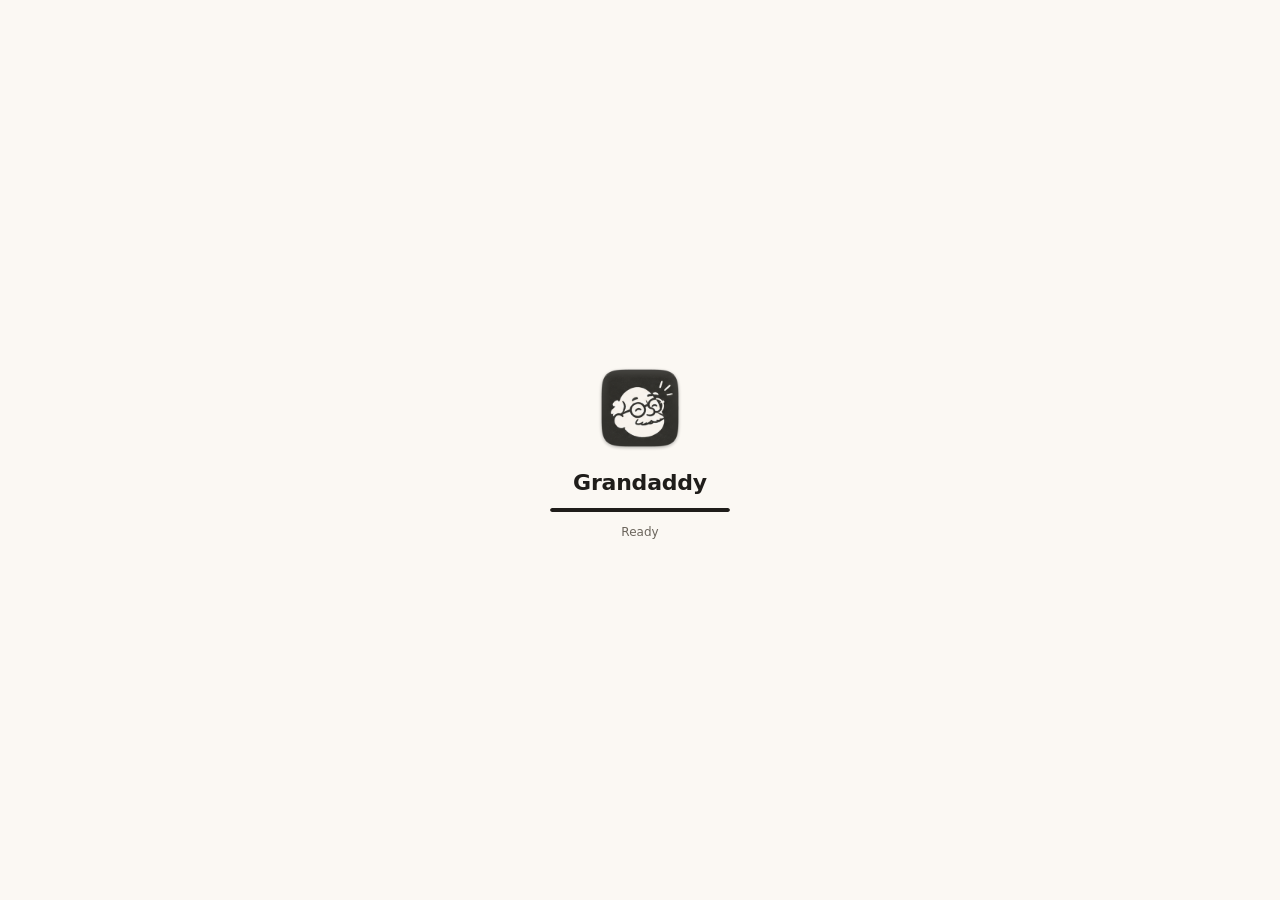
==== commit f0c3bc5a: "style: paper and ink instead of imitation glass Replace the CSS imitation of Liquid Glass (and the n" ====
--- a/app/ui/index.html
+++ b/app/ui/index.html
@@ -19,20 +19,23 @@
   <div class="progress" id="progress"><i></i></div>
 
   <div class="app">
-    <aside class="sidebar glass">
+    <aside class="sidebar">
       <div class="sidebar-top" data-tauri-drag-region></div>
+      <div class="brand" data-tauri-drag-region>
+        <img src="assets/icon.png" alt="">
+        <div><div class="name">Grandaddy</div><div class="sub" id="brand-sub">Looking…</div></div>
+      </div>
       <label class="search">
         <svg viewBox="0 0 16 16" aria-hidden="true"><circle cx="7" cy="7" r="4.5"/><path d="m10.5 10.5 3 3"/></svg>
-        <input id="filter" type="search" placeholder="Search" autocomplete="off" spellcheck="false">
+        <input id="filter" type="search" placeholder="Search sessions" autocomplete="off" spellcheck="false">
+        <kbd>⌘F</kbd>
       </label>
       <nav class="source-list" id="groups" aria-label="Sessions"></nav>
       <nav class="source-list library" aria-label="Library">
-        <div class="section-title">Library</div>
         <button class="row-btn" data-view="goals"><svg viewBox="0 0 16 16"><circle cx="8" cy="8" r="6"/><circle cx="8" cy="8" r="3"/><circle cx="8" cy="8" r=".7" fill="currentColor"/></svg>Goals</button>
         <button class="row-btn" data-view="loops"><svg viewBox="0 0 16 16"><path d="M3 7a5 5 0 0 1 9-2.6M13 9a5 5 0 0 1-9 2.6"/><path d="M12.2 1.8v2.8H9.4M3.8 14.2v-2.8h2.8"/></svg>Loops</button>
         <button class="row-btn" data-view="history"><svg viewBox="0 0 16 16"><circle cx="8" cy="8" r="6"/><path d="M8 4.5V8l2.5 1.5"/></svg>History</button>
         <button class="row-btn" data-view="usage"><svg viewBox="0 0 16 16"><path d="M3 13V8M8 13V3M13 13V6"/></svg>Usage</button>
-        <div class="section-title">Grandaddy</div>
         <button class="row-btn" data-view="agents"><svg viewBox="0 0 16 16"><rect x="2" y="3" width="12" height="9" rx="2"/><path d="M5.5 14h5M8 12v2"/></svg>Agents</button>
         <button class="row-btn" data-view="rules"><svg viewBox="0 0 16 16"><path d="M8 1.8 3 3.8v4c0 3 2.2 5.2 5 6.4 2.8-1.2 5-3.4 5-6.4v-4z"/></svg>Rules</button>
         <button class="row-btn" data-view="settings"><svg viewBox="0 0 16 16"><circle cx="8" cy="8" r="2.2"/><path d="M8 1.8v2M8 12.2v2M1.8 8h2M12.2 8h2M3.6 3.6l1.4 1.4M11 11l1.4 1.4M3.6 12.4 5 11M11 5l1.4-1.4"/></svg>Settings</button>
@@ -45,30 +48,30 @@
           <div class="title" id="title" data-tauri-drag-region></div>
           <div class="subtitle" id="subtitle" data-tauri-drag-region></div>
         </div>
-        <div class="segmented glass" id="tabs" hidden role="tablist">
+        <div class="segmented" id="tabs" hidden role="tablist">
           <span class="lens"></span>
           <button data-tab="activity" role="tab">Activity</button>
           <button data-tab="git" role="tab">Git</button>
         </div>
-        <div class="capsule glass" id="session-tools" hidden>
+        <div class="capsule" id="session-tools" hidden>
+          <span class="divider-v"></span>
           <button class="tool" id="btn-open" data-tip="Show its window"><svg viewBox="0 0 16 16"><path d="M9 2.5h4.5V7M13.5 2.5 7.5 8.5M11.5 9.5v3a1 1 0 0 1-1 1h-7a1 1 0 0 1-1-1v-7a1 1 0 0 1 1-1h3"/></svg></button>
           <button class="tool" id="btn-auto" data-tip="Auto-yes"><svg viewBox="0 0 16 16"><path d="M9 2 4 9h4l-1 5 5-7H8z"/></svg></button>
           <button class="tool" id="btn-stop" data-tip="Stop" hidden><svg viewBox="0 0 16 16"><rect x="4" y="4" width="8" height="8" rx="1.8"/></svg></button>
         </div>
-        <div class="capsule glass">
-          <button class="tool" id="btn-new" data-tip="New Session ⌘N"><svg viewBox="0 0 16 16"><path d="M8 3v10M3 8h10"/></svg></button>
+        <div class="capsule">
+          <span class="divider-v"></span>
+          <button class="tool" id="btn-new" data-tip="New Session  ⌘N"><svg viewBox="0 0 16 16"><path d="M8 3v10M3 8h10"/></svg></button>
         </div>
       </header>
 
       <section class="pane" id="pane"></section>
 
-      <!-- The message field floats over the conversation; redraws never touch what you type -->
+      <!-- The message field; redraws never touch what you type -->
       <form class="composer" id="composer" hidden autocomplete="off">
-        <div class="composer-field glass">
+        <div class="composer-field">
           <textarea id="composer-text" rows="1" placeholder="Message" spellcheck="true"></textarea>
-          <button class="send" id="composer-send" type="submit" title="Send (Return)" disabled>
-            <svg viewBox="0 0 16 16"><path d="M8 13V3.5M4 7l4-4 4 4"/></svg>
-          </button>
+          <button class="send" id="composer-send" type="submit" disabled>Send <svg viewBox="0 0 16 16"><path d="M3 8h10M9 4l4 4-4 4"/></svg></button>
         </div>
         <div class="composer-hint" id="composer-hint"></div>
       </form>
@@ -76,7 +79,7 @@
   </div>
 
   <div class="scrim" id="scrim" hidden></div>
-  <form class="sheet glass" id="sheet" hidden autocomplete="off">
+  <form class="sheet" id="sheet" hidden autocomplete="off">
     <h2>New Session</h2>
     <p class="sheet-lead">Claude Code starts in the background. It appears in your sessions, and anything it asks shows up here and on your phone.</p>
     <div class="form-grid">
@@ -95,7 +98,7 @@
     </div>
   </form>
 
-  <div class="alert glass" id="alert" hidden role="alertdialog" aria-modal="true">
+  <div class="alert" id="alert" hidden role="alertdialog" aria-modal="true">
     <img src="assets/icon.png" alt="" class="alert-icon">
     <h3 id="alert-title"></h3>
     <p id="alert-body"></p>
@@ -105,7 +108,7 @@
     </div>
   </div>
 
-  <div class="toast glass" id="toast" role="status" aria-live="polite"></div>
+  <div class="toast" id="toast" role="status" aria-live="polite"></div>
   <script src="markdown.js"></script>
   <script src="app.js"></script>
 </body>
--- a/app/ui/styles.css
+++ b/app/ui/styles.css
@@ -1,61 +1,62 @@
-/* Grandaddy — macOS 26 style. Content is a calm solid surface; the navigation layer (sidebar,
-   toolbar capsules, the message field, sheets, toasts) is Liquid Glass floating above it.
-   Controls are pills, type is SF at macOS sizes, colour is the system accent. */
+/* Grandaddy — paper and ink.
+   Solid surfaces in the brand's warm cream and charcoal, crisp 1px rules instead of floating
+   shadows, rounded type for the voice, plain SF for the work. Colour only means something:
+   yellow needs you, green is working, amber is a limit, red is trouble. No translucency. */
 
 :root {
   color-scheme: light dark;
   --font: -apple-system, BlinkMacSystemFont, "SF Pro Text", system-ui, sans-serif;
+  --round: ui-rounded, "SF Pro Rounded", -apple-system, system-ui, sans-serif;
   --mono: ui-monospace, "SF Mono", Menlo, monospace;
-  --accent: AccentColor;
-  --on-accent: #fff;
-
-  --bg: #ffffff;
-  --bg-2: #f6f6f8;
-  --cell: #ffffff;
-  --label: rgba(0, 0, 0, 0.86);
-  --label-2: rgba(0, 0, 0, 0.52);
-  --label-3: rgba(0, 0, 0, 0.28);
-  --sep: rgba(0, 0, 0, 0.08);
-  --fill: rgba(0, 0, 0, 0.045);
-  --fill-2: rgba(0, 0, 0, 0.08);
-  --code: rgba(0, 0, 0, 0.04);
-
-  /* Liquid Glass */
-  --glass: rgba(255, 255, 255, 0.62);
-  --glass-strong: rgba(255, 255, 255, 0.78);
-  --glass-edge: rgba(255, 255, 255, 0.9);
-  --glass-rim: rgba(0, 0, 0, 0.07);
-  --glass-shadow: 0 10px 30px rgba(0, 0, 0, 0.08), 0 1px 3px rgba(0, 0, 0, 0.06);
-  --glass-blur: blur(28px) saturate(190%);
-  --sheen: linear-gradient(180deg, rgba(255, 255, 255, 0.55), rgba(255, 255, 255, 0) 45%);
-
-  --green: #28cd41; --orange: #ff9500; --amber: #c27c0e; --red: #ff3b30; --blue: #007aff; --gray: #8e8e93;
-  --green-t: #1f8f33; --orange-t: #c66900; --red-t: #d70015;
-
-  --r-pill: 999px; --r-card: 18px; --r-cell: 12px; --r-panel: 22px;
-  --spring: cubic-bezier(0.32, 0.72, 0, 1);
+
+  --paper: #fbf8f3;          /* the page */
+  --side: #f3eee6;           /* the sidebar */
+  --raised: #ffffff;         /* cards, fields */
+  --sunk: #f1ece3;           /* wells: code, quotes, inactive tracks */
+  --ink: #1f1d1a;
+  --ink-2: #6b655c;
+  --ink-3: #a59d91;
+  --line: #e6dfd3;
+  --line-2: #d9d0c2;
+  --hover: rgba(31, 29, 26, 0.045);
+  --press: rgba(31, 29, 26, 0.08);
+  --primary: #1f1d1a;        /* main buttons: ink */
+  --on-primary: #fbf8f3;
+  --sel: #e9e2d6;            /* selected rows */
+
+  --yellow: #f2b900;  --yellow-bg: #fdf1c7;  --yellow-bg-2: #fbe7a1;  --yellow-ink: #8a6500;
+  --green: #2f9e5b;   --green-bg: #e3f2e7;
+  --amber: #c8781a;   --amber-bg: #fbecd8;
+  --red: #d2402f;     --red-bg: #fbe4e0;
+  --blue: #2f6fd0;    --blue-bg: #e3ecfa;
+
+  --r: 8px; --r-card: 12px; --r-pill: 999px;
+  --shadow-pop: 0 12px 32px rgba(46, 38, 25, 0.16), 0 2px 6px rgba(46, 38, 25, 0.08);
+  --ease: cubic-bezier(0.25, 0.8, 0.25, 1);
 }
 
 @media (prefers-color-scheme: dark) {
   :root {
-    --bg: #1c1c1e;
-    --bg-2: #232325;
-    --cell: #2c2c2e;
-    --label: rgba(255, 255, 255, 0.88);
-    --label-2: rgba(255, 255, 255, 0.55);
-    --label-3: rgba(255, 255, 255, 0.26);
-    --sep: rgba(255, 255, 255, 0.09);
-    --fill: rgba(255, 255, 255, 0.06);
-    --fill-2: rgba(255, 255, 255, 0.11);
-    --code: rgba(255, 255, 255, 0.05);
-    --glass: rgba(44, 44, 48, 0.58);
-    --glass-strong: rgba(52, 52, 56, 0.78);
-    --glass-edge: rgba(255, 255, 255, 0.16);
-    --glass-rim: rgba(0, 0, 0, 0.5);
-    --glass-shadow: 0 12px 34px rgba(0, 0, 0, 0.42), 0 1px 3px rgba(0, 0, 0, 0.3);
-    --sheen: linear-gradient(180deg, rgba(255, 255, 255, 0.08), rgba(255, 255, 255, 0) 45%);
-    --green: #32d74b; --orange: #ff9f0a; --amber: #ffcc00; --red: #ff453a; --blue: #0a84ff; --gray: #98989d;
-    --green-t: #32d74b; --orange-t: #ff9f0a; --red-t: #ff6961;
+    --paper: #171614;
+    --side: #1e1c19;
+    --raised: #23211e;
+    --sunk: #1b1a17;
+    --ink: #eee8dd;
+    --ink-2: #a09889;
+    --ink-3: #6f685d;
+    --line: #2e2b26;
+    --line-2: #3a3630;
+    --hover: rgba(238, 232, 221, 0.05);
+    --press: rgba(238, 232, 221, 0.09);
+    --primary: #eee8dd;
+    --on-primary: #171614;
+    --sel: #2c2925;
+    --yellow: #f5c518;  --yellow-bg: #3a3112;  --yellow-bg-2: #4a3d12;  --yellow-ink: #f5d35a;
+    --green: #4cc27a;   --green-bg: #1c2e22;
+    --amber: #e9a04a;   --amber-bg: #33271a;
+    --red: #f06b5a;     --red-bg: #3a201c;
+    --blue: #6fa3f0;    --blue-bg: #1d2836;
+    --shadow-pop: 0 16px 40px rgba(0, 0, 0, 0.5), 0 2px 8px rgba(0, 0, 0, 0.35);
   }
 }
 
@@ -63,397 +64,371 @@
 [hidden] { display: none !important; }
 html, body {
   margin: 0; height: 100%;
-  background: var(--bg);
-  font: 13px/1.4 var(--font);
-  letter-spacing: -0.003em;
-  color: var(--label);
+  background: var(--paper);
+  font: 13px/1.45 var(--font);
+  color: var(--ink);
   -webkit-font-smoothing: antialiased;
   overflow: hidden;
   user-select: none; -webkit-user-select: none;
   cursor: default;
 }
-button, input, textarea, select { font: inherit; color: inherit; letter-spacing: inherit; }
+button, input, textarea, select { font: inherit; color: inherit; }
 svg { width: 16px; height: 16px; fill: none; stroke: currentColor; stroke-width: 1.5; stroke-linecap: round; stroke-linejoin: round; flex: none; }
 .selectable, .selectable * { user-select: text; -webkit-user-select: text; cursor: text; }
-code, .mono { font-family: var(--mono); font-size: 11.5px; letter-spacing: 0; }
-:focus-visible { outline: 3px solid color-mix(in srgb, var(--accent) 45%, transparent); outline-offset: 2px; }
-
-/* the material recipe, used by every floating surface */
-.glass {
-  background: var(--sheen), var(--glass);
-  -webkit-backdrop-filter: var(--glass-blur); backdrop-filter: var(--glass-blur);
-  box-shadow: inset 0 0.5px 0 var(--glass-edge), inset 0 0 0 0.5px var(--glass-rim), var(--glass-shadow);
-}
-
-/* ---------- launch screen ---------- */
-.splash { position: fixed; inset: 0; z-index: 100; display: grid; place-items: center; background: var(--bg);
-  transition: opacity 420ms var(--spring), transform 420ms var(--spring); }
-.splash.done { opacity: 0; pointer-events: none; transform: scale(1.02); }
-.splash-inner { display: grid; justify-items: center; gap: 14px; }
-.splash img { width: 112px; height: 112px; filter: drop-shadow(0 10px 24px rgba(0, 0, 0, 0.18)); }
-.splash h1 { margin: 2px 0 0; font-size: 22px; font-weight: 700; letter-spacing: -0.02em; }
-.splash .step { color: var(--label-2); font-size: 12px; height: 16px; }
-.bar { width: 200px; height: 5px; border-radius: var(--r-pill); background: var(--fill-2); overflow: hidden; }
-.bar i { display: block; height: 100%; width: 0; border-radius: inherit; background: var(--accent); transition: width 360ms var(--spring); }
-@media (prefers-reduced-motion: no-preference) {
-  .splash img { animation: float 2.6s ease-in-out infinite; }
-}
-@keyframes float { 50% { transform: translateY(-4px); } }
-
-/* ---------- top progress bar (anything in flight) ---------- */
-.progress { position: fixed; top: 0; left: 0; right: 0; height: 2.5px; z-index: 60; overflow: hidden; opacity: 0; transition: opacity 200ms; pointer-events: none; }
+code, .mono { font-family: var(--mono); font-size: 11.5px; }
+kbd { display: inline-block; min-width: 18px; padding: 0 5px; border-radius: 4px; border: 1px solid var(--line-2); border-bottom-width: 2px;
+  font: 500 10.5px/16px var(--font); color: var(--ink-2); text-align: center; background: var(--raised); }
+:focus-visible { outline: 2px solid var(--ink); outline-offset: 2px; border-radius: 4px; }
+
+/* ---------- launch ---------- */
+.splash { position: fixed; inset: 0; z-index: 100; display: grid; place-items: center; background: var(--paper); transition: opacity 320ms var(--ease); }
+.splash.done { opacity: 0; pointer-events: none; }
+.splash-inner { display: grid; justify-items: center; gap: 12px; }
+.splash img { width: 96px; height: 96px; }
+.splash h1 { margin: 4px 0 2px; font: 700 22px/1 var(--round); letter-spacing: -0.01em; }
+.splash .step { color: var(--ink-2); font-size: 12px; height: 16px; font-variant-numeric: tabular-nums; }
+.bar { width: 180px; height: 4px; border-radius: var(--r-pill); background: var(--line); overflow: hidden; }
+.bar i { display: block; height: 100%; width: 0; border-radius: inherit; background: var(--ink); transition: width 320ms var(--ease); }
+
+.progress { position: fixed; top: 0; left: 0; right: 0; height: 2px; z-index: 60; overflow: hidden; opacity: 0; transition: opacity 160ms; pointer-events: none; }
 .progress.on { opacity: 1; }
-.progress i { position: absolute; top: 0; bottom: 0; width: 35%; border-radius: var(--r-pill); background: var(--accent); animation: slide 1.1s var(--spring) infinite; }
-@keyframes slide { from { left: -35%; } to { left: 100%; } }
+.progress i { position: absolute; top: 0; bottom: 0; width: 30%; background: var(--ink); animation: slide 1s var(--ease) infinite; }
+@keyframes slide { from { left: -30%; } to { left: 100%; } }
 
 /* ---------- layout ---------- */
 .app { position: relative; height: 100vh; }
-.content { position: absolute; inset: 0 0 0 272px; display: flex; flex-direction: column; min-width: 0; }
-
-/* floating glass sidebar */
-.sidebar { position: absolute; z-index: 10; top: 8px; left: 8px; bottom: 8px; width: 256px; border-radius: var(--r-panel);
-  display: flex; flex-direction: column; padding: 0 8px 8px; }
-.sidebar-top { height: 46px; flex: none; }
-.search { display: flex; align-items: center; gap: 6px; margin: 0 2px 6px; padding: 0 10px; height: 30px; flex: none;
-  border-radius: var(--r-pill); background: var(--fill); color: var(--label-2); }
+.content { position: absolute; inset: 0 0 0 264px; display: flex; flex-direction: column; min-width: 0; background: var(--paper); }
+
+/* sidebar */
+.sidebar { position: absolute; z-index: 10; top: 0; left: 0; bottom: 0; width: 264px; display: flex; flex-direction: column;
+  padding: 0 10px 10px; background: var(--side); border-right: 1px solid var(--line); }
+.sidebar-top { height: 40px; flex: none; }
+.brand { display: flex; align-items: center; gap: 10px; padding: 2px 8px 12px; flex: none; }
+.brand img { width: 30px; height: 30px; }
+.brand .name { font: 700 15px/1.15 var(--round); letter-spacing: -0.005em; }
+.brand .sub { font-size: 11.5px; color: var(--ink-2); font-variant-numeric: tabular-nums; }
+.search { display: flex; align-items: center; gap: 6px; margin: 0 0 8px; padding: 0 9px; height: 30px; flex: none;
+  border-radius: var(--r); background: var(--raised); border: 1px solid var(--line); color: var(--ink-3); }
 .search svg { width: 13px; height: 13px; }
-.search input, .search input:focus { flex: 1; border: 0; outline: 0; background: transparent; min-width: 0; color: var(--label); padding: 0; border-radius: 0; box-shadow: none; height: 100%; }
-.search input::placeholder { color: var(--label-3); }
-.search:focus-within { box-shadow: 0 0 0 3px color-mix(in srgb, var(--accent) 38%, transparent); }
+.search input[type=search], .search input[type=search]:focus { flex: 1; border-radius: 0; border: 0; outline: 0; background: transparent; min-width: 0; color: var(--ink); padding: 0; height: 100%; box-shadow: none; }
+.search input::placeholder { color: var(--ink-3); }
+.search:focus-within { border-color: var(--ink-3); }
+.search kbd { flex: none; }
 
 .source-list { overflow-y: auto; min-height: 0; scrollbar-width: none; }
 .source-list::-webkit-scrollbar { display: none; }
 #groups { flex: 1; }
-.library { flex: none; padding-top: 4px; }
-.section-title { display: flex; justify-content: space-between; align-items: baseline; margin: 14px 10px 4px; font-size: 11px; font-weight: 600; color: var(--label-2); }
-.section-title .count { font-weight: 500; color: var(--label-3); font-variant-numeric: tabular-nums; }
-
-.srow, .row-btn { display: flex; align-items: center; width: 100%; border: 0; border-radius: var(--r-cell); background: transparent; text-align: left;
-  transition: background-color 160ms ease-out, transform 160ms var(--spring); }
-.row-btn { gap: 9px; height: 30px; padding: 0 10px; color: var(--label); }
-.row-btn svg { color: var(--accent); width: 15px; height: 15px; }
-.srow { display: grid; grid-template-columns: 16px 1fr auto; column-gap: 8px; padding: 6px 10px; }
-.srow .name { font-weight: 500; white-space: nowrap; overflow: hidden; text-overflow: ellipsis; }
-.srow .when { font-size: 11px; color: var(--label-3); font-variant-numeric: tabular-nums; }
-.srow .meta { grid-column: 2 / 4; font-size: 11px; color: var(--label-2); white-space: nowrap; overflow: hidden; text-overflow: ellipsis; }
-.srow:hover, .row-btn:hover { background: var(--fill); }
-.srow:active, .row-btn:active { transform: scale(0.985); }
-.srow.sel, .row-btn.sel { background: color-mix(in srgb, var(--accent) 16%, transparent); }
+.library { flex: none; padding-top: 6px; border-top: 1px solid var(--line); margin-top: 6px; }
+.section-title { display: flex; justify-content: space-between; align-items: baseline; margin: 14px 8px 4px; font-size: 11.5px; font-weight: 600; color: var(--ink-2); }
+.section-title .count { font-weight: 500; color: var(--ink-3); font-variant-numeric: tabular-nums; }
+.library .section-title { margin-top: 8px; }
+
+.srow, .row-btn { display: flex; align-items: center; width: 100%; border: 0; border-radius: var(--r); background: transparent; text-align: left; color: var(--ink); transition: background-color 120ms; }
+.row-btn { gap: 9px; height: 29px; padding: 0 8px; }
+.row-btn svg { color: var(--ink-2); width: 15px; height: 15px; }
+.srow { display: grid; grid-template-columns: 16px 1fr auto; column-gap: 8px; padding: 6px 8px; margin-bottom: 1px; }
+.srow .name { font-weight: 550; white-space: nowrap; overflow: hidden; text-overflow: ellipsis; }
+.srow .when { font-size: 11px; color: var(--ink-3); font-variant-numeric: tabular-nums; }
+.srow .meta { grid-column: 2 / 4; font-size: 11.5px; color: var(--ink-2); white-space: nowrap; overflow: hidden; text-overflow: ellipsis; }
+.srow:hover, .row-btn:hover { background: var(--hover); }
+.srow.sel, .row-btn.sel { background: var(--sel); }
 .row-btn.sel { font-weight: 600; }
-body.inactive .srow.sel, body.inactive .row-btn.sel { background: var(--fill-2); }
-.empty-side { margin: 18px 10px; color: var(--label-3); }
-
-/* ---------- status glyphs (no glowing dots) ---------- */
+.row-btn.sel svg { color: var(--ink); }
+/* waiting on you: yellow you can't miss */
+.srow.waiting { background: var(--yellow-bg); }
+.srow.waiting:hover { background: var(--yellow-bg-2); }
+.srow.waiting.sel { background: var(--yellow-bg-2); box-shadow: inset 0 0 0 1px var(--yellow); }
+.srow.waiting .meta { color: var(--yellow-ink); }
+.empty-side { margin: 18px 8px; color: var(--ink-3); }
+
+/* status glyphs */
 .st { width: 16px; height: 16px; display: grid; place-items: center; }
 .st svg { width: 14px; height: 14px; }
-.st.working svg { width: 13px; height: 13px; color: var(--label-2); }
-@media (prefers-reduced-motion: no-preference) {
-  .st.working svg { animation: spin 0.9s steps(8) infinite; }
-}
+.st.working svg { width: 13px; height: 13px; color: var(--green); }
+@media (prefers-reduced-motion: no-preference) { .st.working svg { animation: spin 1s steps(8) infinite; } }
 @keyframes spin { to { transform: rotate(360deg); } }
-.st.needs svg { color: var(--orange); }
+.st.needs svg { color: var(--yellow); }
 .st.limit svg { color: var(--amber); }
 .st.bad svg { color: var(--red); }
-.st.quiet svg { color: var(--label-3); }
-
-/* ---------- toolbar: title + floating glass capsules ---------- */
-.toolbar { position: relative; z-index: 5; flex: none; display: flex; align-items: center; gap: 10px; height: 60px; padding: 8px 14px 0 18px; }
+.st.quiet svg { color: var(--ink-3); }
+
+/* ---------- toolbar ---------- */
+.toolbar { position: relative; z-index: 5; flex: none; display: flex; align-items: center; gap: 8px; height: 56px; padding: 0 14px 0 22px; border-bottom: 1px solid var(--line); background: var(--paper); }
 .toolbar-title { flex: 1; min-width: 0; }
-.toolbar .title { font-size: 15px; font-weight: 700; letter-spacing: -0.015em; white-space: nowrap; overflow: hidden; text-overflow: ellipsis; }
-.toolbar .subtitle { font-size: 11px; color: var(--label-2); white-space: nowrap; overflow: hidden; text-overflow: ellipsis; }
-.capsule { display: flex; align-items: center; gap: 2px; padding: 4px; border-radius: var(--r-pill); }
-.tool { position: relative; display: grid; place-items: center; width: 32px; height: 28px; border: 0; border-radius: var(--r-pill); background: transparent; color: var(--label); }
-.tool:hover { background: var(--fill); }
-.tool:active { background: var(--fill-2); transform: scale(0.94); }
-.tool.on { color: var(--accent); }
+.toolbar .title { font: 700 15px/1.25 var(--round); white-space: nowrap; overflow: hidden; text-overflow: ellipsis; }
+.toolbar .subtitle { font-size: 11.5px; color: var(--ink-2); white-space: nowrap; overflow: hidden; text-overflow: ellipsis; }
+.capsule { display: flex; align-items: center; gap: 2px; }
+.tool { position: relative; display: grid; place-items: center; width: 30px; height: 28px; border: 0; border-radius: var(--r); background: transparent; color: var(--ink-2); }
+.tool:hover { background: var(--hover); color: var(--ink); }
+.tool:active { background: var(--press); }
+.tool.on { color: var(--yellow-ink); background: var(--yellow-bg); }
 .tool svg { width: 16px; height: 16px; }
-.tool[data-tip]:hover::after { content: attr(data-tip); position: absolute; top: 36px; right: 0; white-space: nowrap; padding: 4px 9px; border-radius: 8px;
-  font-size: 11px; background: var(--glass-strong); box-shadow: var(--glass-shadow); color: var(--label); pointer-events: none; z-index: 30; }
-
-/* segmented control with a sliding glass lens */
-.segmented { position: relative; display: inline-grid; grid-auto-flow: column; grid-auto-columns: 1fr; padding: 3px; border-radius: var(--r-pill); flex: none; }
-.segmented button { position: relative; z-index: 1; min-width: 78px; height: 26px; padding: 0 14px; border: 0; border-radius: var(--r-pill); background: transparent;
-  font-size: 12px; font-weight: 500; color: var(--label-2); transition: color 200ms; }
-.segmented button.on { color: var(--label); font-weight: 600; }
-.segmented .lens { position: absolute; z-index: 0; top: 3px; bottom: 3px; left: 3px; border-radius: var(--r-pill); background: var(--bg);
-  box-shadow: 0 1px 3px rgba(0, 0, 0, 0.12), inset 0 0.5px 0 var(--glass-edge); transition: transform 380ms var(--spring), width 380ms var(--spring); }
-@media (prefers-color-scheme: dark) { .segmented .lens { background: rgba(255, 255, 255, 0.16); } }
+.tool[data-tip]:hover::after { content: attr(data-tip); position: absolute; top: 34px; right: 0; white-space: nowrap; padding: 4px 8px; border-radius: 6px;
+  font-size: 11px; background: var(--ink); color: var(--paper); pointer-events: none; z-index: 30; }
+.divider-v { width: 1px; height: 18px; background: var(--line); margin: 0 4px; }
+
+.segmented { position: relative; display: inline-grid; grid-auto-flow: column; grid-auto-columns: 1fr; padding: 2px; border-radius: var(--r); background: var(--sunk); border: 1px solid var(--line); flex: none; }
+.segmented button { position: relative; z-index: 1; min-width: 72px; height: 24px; padding: 0 12px; border: 0; border-radius: 6px; background: transparent; font-size: 12px; font-weight: 500; color: var(--ink-2); transition: color 160ms; }
+.segmented button.on { color: var(--ink); font-weight: 600; }
+.segmented .lens { position: absolute; z-index: 0; top: 2px; bottom: 2px; left: 2px; border-radius: 6px; background: var(--raised); box-shadow: 0 1px 2px rgba(46, 38, 25, 0.12), 0 0 0 1px var(--line);
+  transition: transform 260ms var(--ease), width 260ms var(--ease); }
 
 /* ---------- pane ---------- */
-.pane { flex: 1; min-height: 0; overflow-y: auto; padding-bottom: 110px;
-  -webkit-mask-image: linear-gradient(transparent 0, #000 14px); mask-image: linear-gradient(transparent 0, #000 14px); }
-.page { max-width: 780px; margin: 0 auto; padding: 6px 28px 40px; }
-@media (prefers-reduced-motion: no-preference) {
-  .page.enter { animation: enter 420ms var(--spring); }
-}
-@keyframes enter { from { opacity: 0; transform: translateY(6px); } }
-h1.page-title { font-size: 28px; line-height: 1.1; font-weight: 700; letter-spacing: -0.025em; margin: 8px 0 6px; }
-.lead { font-size: 13.5px; line-height: 1.5; color: var(--label-2); margin: 0 0 24px; max-width: 60ch; }
-h2.group-title { font-size: 13px; font-weight: 600; margin: 28px 4px 8px; display: flex; justify-content: space-between; }
-h2.group-title .aside { font-weight: 400; color: var(--label-2); }
-.muted { color: var(--label-2); }
-.faint { color: var(--label-3); }
-
-/* ---------- pills ---------- */
-.btn { position: relative; display: inline-flex; align-items: center; justify-content: center; gap: 6px; height: 28px; padding: 0 14px;
-  border: 0; border-radius: var(--r-pill); background: var(--fill-2); color: var(--label); font-size: 13px; font-weight: 500; white-space: nowrap;
-  transition: transform 160ms var(--spring), filter 160ms, background-color 160ms; }
-.btn:hover { filter: brightness(0.97); }
-.btn:active { transform: scale(0.96); }
-.btn.default { background: var(--accent); color: var(--on-accent); box-shadow: 0 1px 2px rgba(0, 0, 0, 0.12), inset 0 0.5px 0 rgba(255, 255, 255, 0.35); }
-.btn.glass { background: var(--sheen), var(--glass); box-shadow: inset 0 0.5px 0 var(--glass-edge), inset 0 0 0 0.5px var(--glass-rim), 0 1px 3px rgba(0, 0, 0, 0.06); }
-.btn.destructive { color: var(--red-t); }
-.btn.destructive.default { background: var(--red); color: #fff; }
-.btn.large { height: 34px; padding: 0 18px; font-size: 13.5px; }
-.btn.small { height: 24px; padding: 0 11px; font-size: 12px; }
-.btn:disabled { opacity: 0.42; transform: none; }
+.pane { flex: 1; min-height: 0; overflow-y: auto; }
+.page { max-width: 760px; margin: 0 auto; padding: 20px 32px 48px; }
+@media (prefers-reduced-motion: no-preference) { .page.enter { animation: enter 260ms var(--ease); } }
+@keyframes enter { from { transform: translateY(6px); } }
+h1.page-title { font: 700 26px/1.15 var(--round); letter-spacing: -0.015em; margin: 6px 0 6px; }
+.lead { font-size: 13.5px; line-height: 1.55; color: var(--ink-2); margin: 0 0 22px; max-width: 60ch; }
+h2.group-title { font-size: 12px; font-weight: 600; color: var(--ink-2); margin: 26px 2px 8px; display: flex; justify-content: space-between; }
+h2.group-title .aside { font-weight: 400; color: var(--ink-3); }
+.muted { color: var(--ink-2); }
+.faint { color: var(--ink-3); }
+
+/* ---------- controls ---------- */
+.btn { position: relative; display: inline-flex; align-items: center; justify-content: center; gap: 6px; height: 28px; padding: 0 12px;
+  border: 1px solid var(--line-2); border-radius: var(--r); background: var(--raised); color: var(--ink); font-size: 13px; font-weight: 500; white-space: nowrap;
+  box-shadow: 0 1px 0 rgba(46, 38, 25, 0.04); transition: background-color 120ms, border-color 120ms, transform 120ms; }
+.btn:hover { border-color: var(--ink-3); }
+.btn:active { transform: translateY(1px); }
+.btn.default { background: var(--primary); border-color: var(--primary); color: var(--on-primary); }
+.btn.default:hover { filter: brightness(1.15); }
+@media (prefers-color-scheme: dark) { .btn.default:hover { filter: brightness(0.92); } }
+.btn.destructive { color: var(--red); }
+.btn.destructive.default { background: var(--red); border-color: var(--red); color: #fff; }
+.btn.large { height: 32px; padding: 0 15px; }
+.btn.small { height: 24px; padding: 0 9px; font-size: 12px; }
+.btn:disabled { opacity: 0.4; transform: none; }
 .btn svg { width: 14px; height: 14px; }
+.btn kbd { margin-left: 2px; background: transparent; border-color: currentColor; color: inherit; opacity: 0.6; }
 .btn.busy { color: transparent !important; pointer-events: none; }
-.btn.busy::after { content: ""; position: absolute; width: 14px; height: 14px; border-radius: 50%;
-  border: 2px solid currentColor; border-color: var(--label-2) transparent var(--label-2) var(--label-2); animation: spin 0.7s linear infinite; }
-.btn.default.busy::after { border-color: #fff transparent #fff #fff; }
-.link { border: 0; background: none; padding: 0; color: var(--accent); cursor: pointer; }
-.link:hover { text-decoration: underline; }
-.tag { display: inline-flex; align-items: center; gap: 4px; height: 20px; padding: 0 9px; border-radius: var(--r-pill); font-size: 11px; font-weight: 600; background: var(--fill); color: var(--label-2); }
-.tag.amber { background: color-mix(in srgb, var(--amber) 18%, transparent); color: var(--amber); }
-.tag.orange { background: color-mix(in srgb, var(--orange) 18%, transparent); color: var(--orange-t); }
-.tag.green { background: color-mix(in srgb, var(--green) 16%, transparent); color: var(--green-t); }
-.tag.red { background: color-mix(in srgb, var(--red) 14%, transparent); color: var(--red-t); }
+.btn.busy::after { content: ""; position: absolute; width: 13px; height: 13px; border-radius: 50%; border: 2px solid var(--ink-3); border-right-color: transparent; animation: spin 0.7s linear infinite; }
+.btn.default.busy::after { border-color: var(--on-primary); border-right-color: transparent; }
+.link { border: 0; background: none; padding: 0; color: var(--ink); text-decoration: underline; text-decoration-color: var(--line-2); text-underline-offset: 2px; cursor: pointer; }
+.tag { display: inline-flex; align-items: center; gap: 4px; height: 20px; padding: 0 8px; border-radius: var(--r-pill); font-size: 11px; font-weight: 600; background: var(--sunk); color: var(--ink-2); border: 1px solid var(--line); white-space: nowrap; }
+.tag.amber { background: var(--amber-bg); color: var(--amber); border-color: transparent; }
+.tag.orange { background: var(--yellow-bg); color: var(--yellow-ink); border-color: transparent; }
+.tag.green { background: var(--green-bg); color: var(--green); border-color: transparent; }
+.tag.red { background: var(--red-bg); color: var(--red); border-color: transparent; }
 .tag svg { width: 11px; height: 11px; }
 
 input[type=text], input[type=search], input:not([type]), textarea, select {
-  border: 0; border-radius: 10px; background: var(--fill); padding: 6px 11px; outline: 0; min-width: 0; transition: box-shadow 160ms, background-color 160ms; }
-input[type=search] { border-radius: var(--r-pill); }
-textarea { resize: none; padding: 9px 12px; line-height: 1.45; border-radius: 12px; }
-select { height: 28px; padding: 0 10px; border-radius: var(--r-pill); }
-input:focus, textarea:focus, select:focus { background: var(--bg); box-shadow: 0 0 0 3px color-mix(in srgb, var(--accent) 40%, transparent); }
-input::placeholder, textarea::placeholder { color: var(--label-3); }
+  border: 1px solid var(--line-2); border-radius: var(--r); background: var(--raised); padding: 5px 10px; outline: 0; min-width: 0; transition: border-color 120ms, box-shadow 120ms; }
+textarea { resize: none; padding: 8px 10px; line-height: 1.45; }
+select { height: 28px; padding: 0 8px; }
+input:not([type=checkbox]):focus, textarea:focus, select:focus { border-color: var(--ink-2); box-shadow: 0 0 0 3px var(--hover); }
+input::placeholder, textarea::placeholder { color: var(--ink-3); }
 
 .switch { position: relative; display: inline-block; width: 38px; height: 22px; flex: none; }
-.switch input { position: absolute; opacity: 0; inset: 0; margin: 0; z-index: 1; cursor: pointer; }
-.switch i { position: absolute; inset: 0; border-radius: var(--r-pill); background: var(--fill-2); transition: background-color 220ms ease-out; }
-.switch i::after { content: ""; position: absolute; top: 2px; left: 2px; width: 18px; height: 18px; border-radius: 50%; background: #fff;
-  box-shadow: 0 1px 3px rgba(0, 0, 0, 0.25), 0 0 0 0.5px rgba(0, 0, 0, 0.04); transition: transform 320ms var(--spring), width 200ms; }
-.switch input:active + i::after { width: 22px; }
+.switch input { position: absolute; inset: 0; width: 100%; height: 100%; margin: 0; opacity: 0; z-index: 1; cursor: pointer; -webkit-appearance: none; appearance: none; }
+.switch i { position: absolute; inset: 0; border-radius: var(--r-pill); background: var(--line-2); transition: background-color 180ms var(--ease); pointer-events: none; }
+.switch i::after { content: ""; position: absolute; top: 2px; left: 2px; width: 18px; height: 18px; border-radius: var(--r-pill); background: #fff;
+  box-shadow: 0 1px 2px rgba(0, 0, 0, 0.25); transition: transform 220ms var(--ease); }
 .switch input:checked + i { background: var(--green); }
 .switch input:checked + i::after { transform: translateX(16px); }
-.switch input:checked:active + i::after { transform: translateX(12px); }
 .switch input:disabled + i { opacity: 0.4; }
+.switch input:focus-visible + i { outline: 2px solid var(--ink); outline-offset: 2px; }
 .check { display: inline-flex; align-items: center; gap: 7px; }
-.check input { margin: 0; accent-color: var(--accent); width: 14px; height: 14px; }
-
-/* choice pills (lid mode) */
-.choices { display: grid; grid-template-columns: repeat(3, 1fr); gap: 8px; padding: 12px 14px 14px; }
-.choice { display: grid; align-content: start; gap: 3px; padding: 11px 12px; border: 0; border-radius: 14px; background: var(--fill); text-align: left; transition: background-color 160ms, box-shadow 200ms, transform 160ms var(--spring); }
-.choice:active { transform: scale(0.98); }
+.check input { margin: 0; accent-color: var(--ink); width: 14px; height: 14px; }
+
+.choices { display: grid; grid-template-columns: repeat(3, 1fr); gap: 8px; padding: 4px 14px 14px; }
+.choice { display: grid; align-content: start; gap: 3px; padding: 11px 12px; border: 1px solid var(--line); border-radius: var(--r-card); background: var(--raised); text-align: left; transition: border-color 120ms, background-color 120ms; }
+.choice:hover { border-color: var(--line-2); }
 .choice b { font-weight: 600; }
-.choice span { font-size: 11.5px; color: var(--label-2); line-height: 1.35; }
-.choice.on { background: color-mix(in srgb, var(--accent) 13%, var(--cell)); box-shadow: inset 0 0 0 1.5px var(--accent); }
+.choice span { font-size: 11.5px; color: var(--ink-2); line-height: 1.4; }
+.choice.on { border-color: var(--ink); box-shadow: inset 0 0 0 1px var(--ink); }
 
 .chips { display: flex; flex-wrap: wrap; gap: 6px; padding: 0 14px 12px; }
-.chip { display: inline-flex; align-items: center; gap: 4px; height: 24px; padding: 0 5px 0 10px; border-radius: var(--r-pill); background: var(--fill); font-size: 12px; }
-.chip button { display: grid; place-items: center; width: 18px; height: 18px; border: 0; border-radius: 50%; background: transparent; color: var(--label-2); padding: 0; }
-.chip button:hover { background: var(--fill-2); color: var(--label); }
+.chip { display: inline-flex; align-items: center; gap: 3px; height: 24px; padding: 0 4px 0 9px; border-radius: var(--r-pill); background: var(--raised); border: 1px solid var(--line); font-size: 12px; }
+.chip button { display: grid; place-items: center; width: 18px; height: 18px; border: 0; border-radius: 50%; background: transparent; color: var(--ink-3); padding: 0; }
+.chip button:hover { background: var(--hover); color: var(--ink); }
 .chip button svg { width: 10px; height: 10px; }
 
-/* ---------- inset grouped lists ---------- */
-.group { background: var(--cell); border-radius: var(--r-card); box-shadow: 0 0 0 0.5px var(--sep), 0 1px 2px rgba(0, 0, 0, 0.03); overflow: hidden; }
-@media (prefers-color-scheme: light) { .group { background: var(--bg-2); box-shadow: none; } }
-.cell { display: flex; align-items: center; gap: 12px; min-height: 46px; padding: 10px 16px; position: relative; }
-.cell + .cell::before { content: ""; position: absolute; top: 0; left: 16px; right: 0; border-top: 0.5px solid var(--sep); }
+/* ---------- grouped lists ---------- */
+.group { background: var(--raised); border: 1px solid var(--line); border-radius: var(--r-card); overflow: hidden; }
+.cell { display: flex; align-items: center; gap: 12px; min-height: 44px; padding: 10px 14px; position: relative; }
+.cell + .cell, .cell + .inline-form, .inline-form + .cell, .choices + .cell, .cell + .choices { border-top: 1px solid var(--line); }
 .cell .grow { flex: 1; min-width: 0; }
-.cell .t { font-weight: 500; }
-.cell .s { font-size: 11.5px; color: var(--label-2); margin-top: 2px; line-height: 1.4; }
-.cell.clickable { transition: background-color 140ms; }
-.cell.clickable:hover { background: var(--fill); }
-.cell.sel { background: color-mix(in srgb, var(--accent) 11%, transparent); }
-.cell .trail { color: var(--label-2); font-size: 12px; white-space: nowrap; font-variant-numeric: tabular-nums; }
-.cell .chev { color: var(--label-3); width: 12px; height: 12px; }
-.footnote { font-size: 11.5px; color: var(--label-2); margin: 8px 16px 0; line-height: 1.5; }
-.form-cell { display: grid; grid-template-columns: 96px 1fr; align-items: center; gap: 10px 14px; padding: 16px; }
-.form-cell > label { text-align: right; color: var(--label-2); }
-.actions { display: flex; justify-content: flex-end; gap: 8px; padding: 0 16px 16px; }
+.cell .t { font-weight: 550; }
+.cell .s { font-size: 12px; color: var(--ink-2); margin-top: 2px; line-height: 1.45; }
+.cell.clickable:hover { background: var(--hover); }
+.cell.sel { background: var(--sel); }
+.cell .trail { color: var(--ink-3); font-size: 12px; white-space: nowrap; font-variant-numeric: tabular-nums; }
+.cell .chev { color: var(--ink-3); width: 12px; height: 12px; }
+.footnote { font-size: 12px; color: var(--ink-2); margin: 8px 2px 0; line-height: 1.5; }
+.form-cell { display: grid; grid-template-columns: 90px 1fr; align-items: center; gap: 10px 14px; padding: 16px; }
+.form-cell > label { text-align: right; color: var(--ink-2); }
+.actions { display: flex; justify-content: flex-end; align-items: center; gap: 8px; padding: 12px 16px; border-top: 1px solid var(--line); background: var(--sunk); }
+.inline-form { display: flex; gap: 8px; padding: 10px 14px; align-items: center; }
+.inline-form input:not([type=checkbox]) { flex: 1; }
 
 /* ---------- skeletons ---------- */
-.skel { border-radius: 8px; background: linear-gradient(90deg, var(--fill) 0%, var(--fill-2) 40%, var(--fill) 80%); background-size: 300% 100%; }
-@media (prefers-reduced-motion: no-preference) {
-  .skel { animation: shimmer 1.4s ease-in-out infinite; }
-}
+.skel { border-radius: 6px; background: linear-gradient(90deg, var(--sunk) 0%, var(--line) 40%, var(--sunk) 80%); background-size: 300% 100%; }
+@media (prefers-reduced-motion: no-preference) { .skel { animation: shimmer 1.3s ease-in-out infinite; } }
 @keyframes shimmer { from { background-position: 100% 0; } to { background-position: -100% 0; } }
-.skel-line { height: 12px; margin: 10px 0; }
-.skel-block { height: 64px; border-radius: var(--r-card); margin: 14px 0; }
+.skel-line { height: 11px; margin: 11px 0; }
+.skel-block { height: 60px; border-radius: var(--r-card); margin: 14px 0; }
 
 /* ---------- session ---------- */
-.facts { display: flex; flex-wrap: wrap; gap: 6px; padding: 2px 0 16px; }
-.fact { display: inline-flex; align-items: center; gap: 5px; height: 24px; padding: 0 10px; border-radius: var(--r-pill); background: var(--fill); color: var(--label-2); font-size: 12px; }
+.facts { display: flex; flex-wrap: wrap; gap: 6px; padding: 0 0 16px; }
+.fact { display: inline-flex; align-items: center; gap: 5px; height: 24px; padding: 0 9px; border-radius: var(--r-pill); border: 1px solid var(--line); background: var(--raised); color: var(--ink-2); font-size: 12px; }
 .fact svg { width: 12px; height: 12px; }
-.notice { display: flex; gap: 10px; align-items: flex-start; padding: 11px 14px; border-radius: 14px; background: var(--fill); margin: 0 0 10px; font-size: 12.5px; line-height: 1.45; }
-.notice svg { width: 15px; height: 15px; margin-top: 1px; color: var(--orange); }
+.notice { display: flex; gap: 10px; align-items: flex-start; padding: 10px 13px; border-radius: var(--r-card); background: var(--sunk); border: 1px solid var(--line); margin: 0 0 10px; font-size: 12.5px; line-height: 1.45; }
+.notice svg { width: 15px; height: 15px; margin-top: 1px; color: var(--amber); }
 .notice .grow { flex: 1; }
 
-.limit-card { display: flex; align-items: center; gap: 14px; padding: 14px 16px; border-radius: var(--r-card); margin: 0 0 16px;
-  background: color-mix(in srgb, var(--amber) 10%, var(--cell)); box-shadow: inset 0 0 0 0.5px color-mix(in srgb, var(--amber) 35%, transparent); }
-.limit-card .hg { width: 34px; height: 34px; border-radius: 50%; display: grid; place-items: center; background: color-mix(in srgb, var(--amber) 20%, transparent); color: var(--amber); flex: none; }
+.limit-card { display: flex; align-items: center; gap: 14px; padding: 14px 16px; border-radius: var(--r-card); margin: 0 0 16px; background: var(--amber-bg); border: 1px solid color-mix(in srgb, var(--amber) 35%, transparent); }
+.limit-card .hg { width: 34px; height: 34px; border-radius: 50%; display: grid; place-items: center; background: var(--raised); color: var(--amber); flex: none; }
 .limit-card .hg svg { width: 17px; height: 17px; }
 .limit-card .grow { flex: 1; min-width: 0; }
 .limit-card .t { font-weight: 600; }
-.limit-card .s { font-size: 12px; color: var(--label-2); margin-top: 2px; }
-.limit-card .when { font-size: 20px; font-weight: 600; font-variant-numeric: tabular-nums; letter-spacing: -0.01em; text-align: right; }
-.limit-card .when small { display: block; font-size: 11px; font-weight: 400; color: var(--label-2); }
-
-.request { border-radius: var(--r-card); background: var(--cell); box-shadow: 0 0 0 0.5px var(--sep), 0 6px 20px rgba(0, 0, 0, 0.07); margin: 2px 0 22px; overflow: hidden; }
-@media (prefers-reduced-motion: no-preference) {
-  .request { animation: enter 420ms var(--spring); }
-}
-.request-head { display: flex; align-items: center; gap: 9px; padding: 14px 16px 4px; font-weight: 600; }
-.request-head .ago { margin-left: auto; font-weight: 400; color: var(--label-2); font-size: 12px; }
+.limit-card .s { font-size: 12px; color: var(--ink-2); margin-top: 2px; }
+.limit-card .when { font: 700 22px/1 var(--round); font-variant-numeric: tabular-nums; text-align: right; }
+.limit-card .when small { display: block; font: 400 11.5px var(--font); color: var(--ink-2); margin-top: 4px; }
+
+.reply-banner { display: flex; align-items: center; gap: 12px; padding: 12px 14px; margin: 0 0 16px; border-radius: var(--r-card); background: var(--yellow-bg); border: 1px solid color-mix(in srgb, var(--yellow) 55%, transparent); }
+.reply-banner .st svg { width: 18px; height: 18px; }
+.reply-banner .grow { flex: 1; }
+.reply-banner .t { font-weight: 600; }
+.reply-banner .s { font-size: 12px; color: var(--ink-2); margin-top: 1px; }
+
+.request { border-radius: var(--r-card); background: var(--raised); border: 1px solid color-mix(in srgb, var(--yellow) 60%, var(--line)); box-shadow: 0 0 0 3px var(--yellow-bg); margin: 2px 0 22px; overflow: hidden; }
+@media (prefers-reduced-motion: no-preference) { .request { animation: enter 260ms var(--ease); } }
+.request-head { display: flex; align-items: center; gap: 9px; padding: 13px 16px 4px; font-weight: 600; }
+.request-head .ago { margin-left: auto; font-weight: 400; color: var(--ink-3); font-size: 12px; font-variant-numeric: tabular-nums; }
 .request-head .st svg { width: 16px; height: 16px; }
-.request pre { margin: 8px 16px 0; padding: 11px 13px; border-radius: 12px; background: var(--code); font: 12px/1.5 var(--mono); white-space: pre-wrap; word-break: break-word; max-height: 240px; overflow: auto; }
-.request .why { margin: 8px 16px 0; color: var(--label-2); font-size: 12.5px; }
-.request .buttons { display: flex; justify-content: flex-end; gap: 8px; padding: 14px 16px 16px; }
+.request pre { margin: 8px 16px 0; padding: 10px 12px; border-radius: var(--r); background: var(--sunk); border: 1px solid var(--line); font: 12px/1.5 var(--mono); white-space: pre-wrap; word-break: break-word; max-height: 240px; overflow: auto; }
+.request .why { margin: 8px 16px 0; color: var(--ink-2); font-size: 12.5px; }
+.request .buttons { display: flex; justify-content: flex-end; gap: 8px; padding: 12px 16px; margin-top: 12px; border-top: 1px solid var(--line); background: var(--sunk); }
 .q { padding: 10px 16px 0; }
-.q .qtext { font-weight: 500; margin-bottom: 8px; }
-.opt { display: flex; gap: 10px; align-items: flex-start; width: 100%; padding: 8px 11px; margin-bottom: 4px; border: 0; border-radius: 12px; background: var(--fill); text-align: left; transition: background-color 140ms, box-shadow 200ms; }
-.opt:hover { background: var(--fill-2); }
-.opt .radio { width: 16px; height: 16px; border-radius: 50%; margin-top: 1px; flex: none; box-shadow: inset 0 0 0 1.5px var(--label-3); transition: box-shadow 200ms var(--spring), background-color 200ms; }
-.opt.multi .radio { border-radius: 5px; }
-.opt.on { background: color-mix(in srgb, var(--accent) 12%, transparent); box-shadow: inset 0 0 0 1px color-mix(in srgb, var(--accent) 50%, transparent); }
-.opt.on .radio { background: var(--accent); box-shadow: inset 0 0 0 4px var(--accent), inset 0 0 0 9px #fff; }
-.opt.multi.on .radio { box-shadow: none; background: var(--accent) url("data:image/svg+xml,%3Csvg xmlns='http://www.w3.org/2000/svg' viewBox='0 0 16 16'%3E%3Cpath d='m4 8 3 3 5-6' fill='none' stroke='white' stroke-width='2' stroke-linecap='round' stroke-linejoin='round'/%3E%3C/svg%3E") center/12px no-repeat; }
-.opt .od { display: block; font-size: 11.5px; color: var(--label-2); margin-top: 1px; }
+.q .qtext { font-weight: 600; margin-bottom: 8px; }
+.opt { display: flex; gap: 10px; align-items: flex-start; width: 100%; padding: 8px 10px; margin-bottom: 5px; border: 1px solid var(--line); border-radius: var(--r); background: var(--raised); text-align: left; transition: border-color 120ms, background-color 120ms; }
+.opt:hover { border-color: var(--line-2); background: var(--hover); }
+.opt .radio { width: 15px; height: 15px; border-radius: 50%; margin-top: 1px; flex: none; border: 1.5px solid var(--ink-3); background: var(--raised); transition: border-color 120ms, border-width 120ms; }
+.opt.multi .radio { border-radius: 4px; }
+.opt.on { border-color: var(--ink); background: var(--sel); }
+.opt.on .radio { border: 4.5px solid var(--ink); }
+.opt.multi.on .radio { border: 0; background: var(--ink) url("data:image/svg+xml,%3Csvg xmlns='http://www.w3.org/2000/svg' viewBox='0 0 16 16'%3E%3Cpath d='m4 8 3 3 5-6' fill='none' stroke='white' stroke-width='2' stroke-linecap='round' stroke-linejoin='round'/%3E%3C/svg%3E") center/11px no-repeat; }
+@media (prefers-color-scheme: dark) { .opt.multi.on .radio { background-image: url("data:image/svg+xml,%3Csvg xmlns='http://www.w3.org/2000/svg' viewBox='0 0 16 16'%3E%3Cpath d='m4 8 3 3 5-6' fill='none' stroke='%23171614' stroke-width='2' stroke-linecap='round' stroke-linejoin='round'/%3E%3C/svg%3E"); } }
+.opt .od { display: block; font-size: 12px; color: var(--ink-2); margin-top: 1px; }
 .q .own { width: 100%; margin: 2px 0 0; }
 
-/* transcript */
-.turn { padding: 16px 0 6px; }
-.you { margin-left: auto; width: fit-content; max-width: 86%; padding: 9px 14px; border-radius: 18px 18px 6px 18px; background: var(--accent); color: #fff;
+/* conversation */
+.turn { padding: 18px 0 4px; }
+.turn + .turn { border-top: 1px dashed var(--line); }
+.you { margin-left: auto; width: fit-content; max-width: 84%; padding: 9px 13px; border-radius: 14px 14px 4px 14px; background: var(--ink); color: var(--paper);
   line-height: 1.45; white-space: pre-wrap; word-break: break-word; }
-.you-meta { text-align: right; font-size: 11px; color: var(--label-3); margin: 4px 4px 0; }
-.say { margin-top: 10px; line-height: 1.55; word-break: break-word; font-size: 13.5px; }
-.steps { margin: 8px 0 0; padding: 6px 0; }
-.act { display: flex; gap: 8px; align-items: baseline; padding: 2px 0; color: var(--label-2); font-size: 12px; min-width: 0; }
-.act svg { width: 12px; height: 12px; position: relative; top: 2px; color: var(--label-3); }
-.act .tn { color: var(--label); flex: none; font-weight: 500; }
-.act .ta { white-space: nowrap; overflow: hidden; text-overflow: ellipsis; min-width: 0; }
-.act.err { color: var(--red-t); }
+.you-meta { text-align: right; font-size: 11px; color: var(--ink-3); margin: 4px 2px 0; font-variant-numeric: tabular-nums; }
+.say { margin-top: 10px; line-height: 1.6; word-break: break-word; font-size: 13.5px; }
+.steps { margin: 8px 0 2px; padding: 4px 0 4px 12px; border-left: 2px solid var(--line); }
+.act { display: flex; gap: 8px; align-items: baseline; padding: 2px 0; color: var(--ink-2); font-size: 12px; min-width: 0; }
+.act svg { width: 12px; height: 12px; position: relative; top: 2px; color: var(--ink-3); }
+.act .tn { color: var(--ink); flex: none; font-weight: 550; }
+.act .ta { white-space: nowrap; overflow: hidden; text-overflow: ellipsis; min-width: 0; font-family: var(--mono); font-size: 11.5px; }
+.act.err { color: var(--red); }
 .act.err .ta { white-space: normal; }
-.acts-more { border: 0; background: var(--fill); border-radius: var(--r-pill); height: 22px; padding: 0 10px; margin: 2px 0 4px; color: var(--label-2); font-size: 11.5px; }
-.acts-more:hover { background: var(--fill-2); color: var(--label); }
-.divider { text-align: center; color: var(--label-3); font-size: 11px; margin: 14px 0; }
-.limit-line { display: flex; gap: 8px; align-items: center; margin-top: 10px; padding: 8px 12px; border-radius: 12px; font-size: 12.5px;
-  background: color-mix(in srgb, var(--amber) 10%, transparent); color: var(--label); }
+.acts-more { border: 1px solid var(--line); background: var(--raised); border-radius: var(--r-pill); height: 22px; padding: 0 10px; margin: 2px 0 4px; color: var(--ink-2); font-size: 11.5px; }
+.acts-more:hover { color: var(--ink); border-color: var(--line-2); }
+.divider { text-align: center; color: var(--ink-3); font-size: 11.5px; margin: 14px 0; }
+.limit-line { display: flex; gap: 8px; align-items: center; margin-top: 10px; padding: 8px 12px; border-radius: var(--r); font-size: 12.5px; background: var(--amber-bg); color: var(--ink); }
 .limit-line svg { width: 14px; height: 14px; color: var(--amber); }
 
 /* markdown */
 .md > :first-child { margin-top: 0; }
 .md > :last-child { margin-bottom: 0; }
 .md p { margin: 0 0 9px; }
-.md h1, .md h2, .md h3, .md h4 { margin: 16px 0 7px; line-height: 1.25; letter-spacing: -0.01em; }
+.md h1, .md h2, .md h3, .md h4 { margin: 16px 0 6px; line-height: 1.3; font-family: var(--round); }
 .md h1 { font-size: 18px; } .md h2 { font-size: 16px; } .md h3 { font-size: 14.5px; } .md h4 { font-size: 13.5px; }
 .md strong { font-weight: 650; }
 .md ul, .md ol { margin: 0 0 9px; padding-left: 22px; }
 .md li { margin: 3px 0; }
 .md li > ul, .md li > ol { margin: 3px 0 0; }
-.md code { padding: 1px 6px; border-radius: 6px; background: var(--code); font-size: 12px; }
-.md pre { margin: 10px 0; padding: 12px 14px; border-radius: 12px; background: var(--code); overflow-x: auto; box-shadow: inset 0 0 0 0.5px var(--sep); }
-.md pre code { padding: 0; background: none; font-size: 12px; line-height: 1.55; white-space: pre; }
-.md blockquote { margin: 8px 0; padding: 2px 0 2px 12px; border-left: 3px solid var(--fill-2); color: var(--label-2); }
-.md hr { border: 0; border-top: 0.5px solid var(--sep); margin: 14px 0; }
-.md a { color: var(--accent); text-decoration: none; }
-.md a:hover { text-decoration: underline; }
-.md table { border-collapse: separate; border-spacing: 0; margin: 10px 0; font-size: 12.5px; border-radius: 10px; overflow: hidden; box-shadow: 0 0 0 0.5px var(--sep); }
-.md th, .md td { padding: 6px 11px; text-align: left; border-bottom: 0.5px solid var(--sep); vertical-align: top; }
-.md th { font-weight: 600; background: var(--fill); }
+.md code { padding: 1px 5px; border-radius: 5px; background: var(--sunk); border: 1px solid var(--line); font-size: 11.5px; }
+.md pre { margin: 10px 0; padding: 12px 14px; border-radius: var(--r); background: var(--sunk); border: 1px solid var(--line); overflow-x: auto; }
+.md pre code { padding: 0; background: none; border: 0; font-size: 12px; line-height: 1.55; white-space: pre; }
+.md blockquote { margin: 8px 0; padding: 2px 0 2px 12px; border-left: 3px solid var(--line-2); color: var(--ink-2); }
+.md hr { border: 0; border-top: 1px solid var(--line); margin: 14px 0; }
+.md a { color: var(--ink); text-decoration: underline; text-decoration-color: var(--line-2); text-underline-offset: 2px; }
+.md table { border-collapse: separate; border-spacing: 0; margin: 10px 0; font-size: 12.5px; border: 1px solid var(--line); border-radius: var(--r); overflow: hidden; }
+.md th, .md td { padding: 6px 11px; text-align: left; border-bottom: 1px solid var(--line); vertical-align: top; }
+.md th { font-weight: 600; background: var(--sunk); }
 .md tr:last-child td { border-bottom: 0; }
 
-/* empty states */
 .empty { display: grid; place-items: center; min-height: 70vh; text-align: center; padding: 40px; }
-.empty img { width: 150px; margin-bottom: 10px; }
-.empty h2 { font-size: 19px; font-weight: 700; margin: 0 0 6px; letter-spacing: -0.015em; }
-.empty p { margin: 0 auto 18px; color: var(--label-2); max-width: 42ch; line-height: 1.5; }
-
-/* ---------- composer: a floating glass capsule ---------- */
-.composer { position: absolute; z-index: 8; left: 24px; right: 24px; bottom: 16px; }
-.composer-field { display: flex; align-items: flex-end; gap: 8px; max-width: 760px; margin: 0 auto; padding: 6px 6px 6px 16px; border-radius: 22px; transition: box-shadow 200ms; }
-.composer-field:focus-within { box-shadow: inset 0 0.5px 0 var(--glass-edge), inset 0 0 0 0.5px var(--glass-rim), var(--glass-shadow), 0 0 0 3px color-mix(in srgb, var(--accent) 32%, transparent); }
-.composer textarea { flex: 1; border: 0; box-shadow: none !important; outline: none !important; background: transparent !important; padding: 6px 0; max-height: 150px; line-height: 1.45; border-radius: 0; }
-.send { display: grid; place-items: center; width: 30px; height: 30px; border-radius: 50%; border: 0; background: var(--accent); color: #fff; flex: none; transition: transform 160ms var(--spring), background-color 160ms, opacity 160ms; }
-.send:active { transform: scale(0.9); }
-.send svg { width: 15px; height: 15px; stroke-width: 2.2; }
-.send:disabled { background: var(--fill-2); color: var(--label-3); }
+.empty img { width: 160px; margin-bottom: 12px; }
+.empty h2 { font: 700 19px/1.2 var(--round); margin: 0 0 6px; }
+.empty p { margin: 0 auto 18px; color: var(--ink-2); max-width: 42ch; line-height: 1.55; }
+
+/* ---------- composer ---------- */
+.composer { flex: none; padding: 10px 24px 14px; border-top: 1px solid var(--line); background: var(--paper); }
+.composer-field { display: flex; align-items: flex-end; gap: 8px; max-width: 760px; margin: 0 auto; padding: 5px 5px 5px 12px;
+  border: 1px solid var(--line-2); border-radius: 12px; background: var(--raised); transition: border-color 120ms, box-shadow 120ms; }
+.composer-field:focus-within { border-color: var(--ink-2); box-shadow: 0 0 0 3px var(--hover); }
+.composer-field.pulse { border-color: var(--yellow); box-shadow: 0 0 0 3px var(--yellow-bg); }
+.composer textarea { flex: 1; border: 0; box-shadow: none !important; outline: none !important; background: transparent !important; padding: 5px 0; max-height: 150px; line-height: 1.45; border-radius: 0; }
+.send { position: relative; display: inline-flex; align-items: center; gap: 5px; height: 28px; padding: 0 10px; border-radius: var(--r); border: 0; background: var(--primary); color: var(--on-primary); flex: none; font-size: 12px; font-weight: 600; }
+.send svg { width: 13px; height: 13px; stroke-width: 2; }
+.send:disabled { background: var(--sunk); color: var(--ink-3); }
 .send.busy svg { visibility: hidden; }
-.send.busy::after { content: ""; position: absolute; width: 14px; height: 14px; border-radius: 50%; border: 2px solid #fff; border-right-color: transparent; animation: spin 0.7s linear infinite; }
-.send { position: relative; }
-.composer-hint { max-width: 760px; margin: 7px auto 0; font-size: 11px; color: var(--label-2); padding: 0 16px; text-align: center; }
+.send.busy::after { content: ""; position: absolute; left: 10px; width: 12px; height: 12px; border-radius: 50%; border: 2px solid currentColor; border-right-color: transparent; animation: spin 0.7s linear infinite; }
+.composer-hint { max-width: 760px; margin: 6px auto 0; font-size: 11.5px; color: var(--ink-3); padding: 0 4px; display: flex; justify-content: space-between; align-items: center; gap: 16px; }
+.composer-hint span:first-child { min-width: 0; overflow: hidden; text-overflow: ellipsis; white-space: nowrap; }
+.composer-hint span:last-child { flex: none; white-space: nowrap; }
 .composer-hint:empty { display: none; }
 
 /* ---------- git ---------- */
-.repo-line { display: flex; align-items: center; gap: 12px; margin: 4px 0 18px; }
-.repo-line .branch { font-size: 19px; font-weight: 700; letter-spacing: -0.015em; }
-.repo-line .sync { color: var(--label-2); font-size: 12px; margin-top: 2px; }
+.repo-line { display: flex; align-items: center; gap: 12px; margin: 0 0 18px; }
+.repo-line .branch { font: 700 19px/1.2 var(--round); }
+.repo-line .sync { color: var(--ink-2); font-size: 12px; margin-top: 2px; }
 .repo-line .btns { margin-left: auto; display: flex; gap: 6px; }
-.kind { display: grid; place-items: center; width: 20px; height: 20px; border-radius: 6px; font-size: 10.5px; font-weight: 700; flex: none; }
-.kind.modified { color: var(--orange-t); background: color-mix(in srgb, var(--orange) 14%, transparent); }
-.kind.added, .kind.untracked { color: var(--green-t); background: color-mix(in srgb, var(--green) 14%, transparent); }
-.kind.deleted, .kind.conflicted { color: var(--red-t); background: color-mix(in srgb, var(--red) 12%, transparent); }
-.kind.renamed { color: var(--blue); background: color-mix(in srgb, var(--blue) 12%, transparent); }
+.kind { display: grid; place-items: center; width: 20px; height: 20px; border-radius: 5px; font-size: 10.5px; font-weight: 700; flex: none; font-family: var(--mono); }
+.kind.modified { color: var(--amber); background: var(--amber-bg); }
+.kind.added, .kind.untracked { color: var(--green); background: var(--green-bg); }
+.kind.deleted, .kind.conflicted { color: var(--red); background: var(--red-bg); }
+.kind.renamed { color: var(--blue); background: var(--blue-bg); }
 .path { font-family: var(--mono); font-size: 12px; white-space: nowrap; overflow: hidden; text-overflow: ellipsis; }
-.diff { margin: 12px 0 0; border-radius: var(--r-card); background: var(--code); font: 11.5px/1.55 var(--mono); overflow: auto; max-height: 440px; padding: 10px 0; box-shadow: inset 0 0 0 0.5px var(--sep); }
+.diff { margin: 12px 0 0; border-radius: var(--r-card); background: var(--raised); border: 1px solid var(--line); font: 11.5px/1.6 var(--mono); overflow: auto; max-height: 440px; padding: 8px 0; }
 .diff div { padding: 0 14px; white-space: pre; }
-.diff .add { background: color-mix(in srgb, var(--green) 15%, transparent); }
-.diff .del { background: color-mix(in srgb, var(--red) 13%, transparent); }
-.diff .hunk { color: var(--label-2); background: var(--fill); margin: 4px 0; }
-.inline-form { display: flex; gap: 8px; padding: 12px 16px; align-items: center; }
-.inline-form input:not([type=checkbox]) { flex: 1; }
-.cell + .inline-form { border-top: 0.5px solid var(--sep); }
+.diff .add { background: var(--green-bg); }
+.diff .del { background: var(--red-bg); }
+.diff .hunk { color: var(--ink-3); background: var(--sunk); margin: 4px 0; }
 
 /* ---------- usage ---------- */
 .bars { display: flex; align-items: flex-end; gap: 12px; height: 180px; padding: 18px 18px 0; }
 .bar-col { flex: 1; display: flex; flex-direction: column; align-items: center; justify-content: flex-end; height: 100%; gap: 6px; }
-.bar-col i { display: block; width: 100%; max-width: 46px; border-radius: 10px 10px 4px 4px; background: var(--accent); min-height: 3px; opacity: 0.4; transform-origin: bottom; }
-.bar-col.today i { opacity: 1; }
+.bar-col i { display: block; width: 100%; max-width: 44px; border-radius: 6px 6px 2px 2px; background: var(--line-2); min-height: 3px; transform-origin: bottom; }
+.bar-col.today i { background: var(--ink); }
+@media (prefers-reduced-motion: no-preference) { .bar-col i { animation: grow 500ms var(--ease) both; } }
+@keyframes grow { from { transform: scaleY(0.02); } }
+.bar-col span { font-size: 11px; color: var(--ink-2); }
+.bar-col b { font-size: 11px; font-weight: 500; color: var(--ink-2); font-variant-numeric: tabular-nums; }
+
+/* ---------- sheet, alert, toast ---------- */
+.scrim { position: fixed; inset: 0; background: rgba(31, 29, 26, 0.28); z-index: 40; }
+.sheet, .alert { position: fixed; z-index: 41; background: var(--paper); border: 1px solid var(--line-2); box-shadow: var(--shadow-pop); }
+.sheet { top: 70px; left: calc(50% + 132px); width: 540px; transform: translateX(-50%); padding: 20px 22px 0; border-radius: 14px; overflow: hidden; }
+.sheet h2 { font: 700 17px/1.2 var(--round); margin: 0 0 4px; }
+.sheet-lead { margin: 0 0 18px; color: var(--ink-2); font-size: 12.5px; line-height: 1.5; }
+.form-grid { display: grid; grid-template-columns: 64px 1fr; gap: 10px; align-items: center; }
+.form-grid > label:not(.check) { text-align: right; color: var(--ink-2); }
+.sheet-actions { display: flex; justify-content: flex-end; gap: 8px; margin: 18px -22px 0; padding: 12px 22px; border-top: 1px solid var(--line); background: var(--sunk); }
+.alert { top: 26%; left: calc(50% + 132px); width: 300px; transform: translateX(-50%); padding: 20px 18px 16px; text-align: center; border-radius: 14px; }
+.alert-icon { width: 56px; height: 56px; }
+.alert h3 { font: 700 14px/1.3 var(--round); margin: 8px 0 5px; }
+.alert p { margin: 0; font-size: 12px; color: var(--ink-2); line-height: 1.5; }
+.alert-actions { display: grid; grid-template-columns: 1fr 1fr; gap: 8px; margin-top: 16px; }
+.alert-actions .btn { height: 30px; }
 @media (prefers-reduced-motion: no-preference) {
-  .bar-col i { animation: grow 600ms var(--spring) both; }
+  .sheet:not([hidden]) { animation: sheet-in 220ms var(--ease); }
+  .alert:not([hidden]) { animation: alert-in 180ms var(--ease); }
 }
-@keyframes grow { from { transform: scaleY(0); } }
-.bar-col span { font-size: 11px; color: var(--label-2); }
-.bar-col b { font-size: 11px; font-weight: 500; color: var(--label-2); font-variant-numeric: tabular-nums; }
-
-/* ---------- sheet, alert, toast ---------- */
-.scrim { position: fixed; inset: 0; background: rgba(0, 0, 0, 0.2); z-index: 40; }
-.sheet, .alert { position: fixed; z-index: 41; border-radius: 26px; }
-.sheet { top: 64px; left: calc(50% + 136px); width: 540px; transform: translateX(-50%); padding: 22px 22px 18px; background: var(--sheen), var(--glass-strong); }
-.sheet h2 { font-size: 17px; font-weight: 700; margin: 0 0 4px; letter-spacing: -0.015em; }
-.sheet-lead { margin: 0 0 18px; color: var(--label-2); font-size: 12.5px; line-height: 1.5; }
-.form-grid { display: grid; grid-template-columns: 70px 1fr; gap: 10px; align-items: center; }
-.form-grid > label:not(.check) { text-align: right; color: var(--label-2); }
-.sheet-actions, .alert-actions { display: flex; justify-content: flex-end; gap: 8px; margin-top: 20px; }
-.alert { top: 28%; left: calc(50% + 136px); width: 300px; transform: translateX(-50%); padding: 22px 18px 16px; text-align: center; background: var(--sheen), var(--glass-strong); }
-.alert-icon { width: 60px; height: 60px; }
-.alert h3 { font-size: 14px; font-weight: 700; margin: 8px 0 5px; }
-.alert p { margin: 0; font-size: 12px; color: var(--label); line-height: 1.45; }
-.alert-actions { display: grid; grid-template-columns: 1fr 1fr; margin-top: 16px; }
-.alert-actions .btn { height: 32px; }
-@media (prefers-reduced-motion: no-preference) {
-  .sheet:not([hidden]) { animation: sheet-in 420ms var(--spring); }
-  .alert:not([hidden]) { animation: pop 300ms var(--spring); }
-  .scrim:not([hidden]) { animation: fade 240ms ease-out; }
-}
-@keyframes sheet-in { from { opacity: 0; transform: translate(-50%, -14px) scale(0.97); filter: blur(6px); } }
-@keyframes pop { from { opacity: 0; transform: translateX(-50%) scale(1.08); filter: blur(4px); } }
-@keyframes fade { from { opacity: 0; } }
-
-.toast { position: fixed; left: calc(50% + 136px); bottom: 92px; transform: translate(-50%, 10px) scale(0.96); max-width: 520px; padding: 10px 18px;
-  border-radius: var(--r-pill); opacity: 0; pointer-events: none; z-index: 50; font-weight: 500;
-  transition: opacity 220ms ease-out, transform 360ms var(--spring); }
-.toast.show { opacity: 1; transform: translate(-50%, 0) scale(1); }
-.toast.err { color: var(--red-t); }
-
-@media (prefers-reduced-transparency: reduce) {
-  .glass, .sheet, .alert, .btn.glass { background: var(--cell) !important; -webkit-backdrop-filter: none; backdrop-filter: none; }
-}
-@media (prefers-contrast: more) {
-  :root { --sep: rgba(0, 0, 0, 0.3); --label-2: rgba(0, 0, 0, 0.72); --glass-rim: rgba(0, 0, 0, 0.35); }
-}
-@media (prefers-reduced-motion: reduce) {
-  *, *::before, *::after { animation-duration: 0.01ms !important; animation-iteration-count: 1 !important; transition-duration: 0.01ms !important; }
-}
+@keyframes sheet-in { from { transform: translate(-50%, -8px); } }
+@keyframes alert-in { from { transform: translateX(-50%) scale(1.04); } }
+
+.toast { position: fixed; left: calc(50% + 132px); bottom: 96px; transform: translate(-50%, 8px); max-width: 520px; padding: 9px 16px; border-radius: var(--r);
+  background: var(--ink); color: var(--paper); font-weight: 500; opacity: 0; pointer-events: none; z-index: 50; transition: opacity 180ms, transform 220ms var(--ease); box-shadow: var(--shadow-pop); }
+.toast.show { opacity: 1; transform: translate(-50%, 0); }
+.toast.err { background: var(--red); color: #fff; }
+
+@media (prefers-contrast: more) { :root { --line: #b9ae9c; --ink-2: #4a453e; } }
+@media (prefers-reduced-motion: reduce) { *, *::before, *::after { animation-duration: 0.01ms !important; animation-iteration-count: 1 !important; transition-duration: 0.01ms !important; } }
